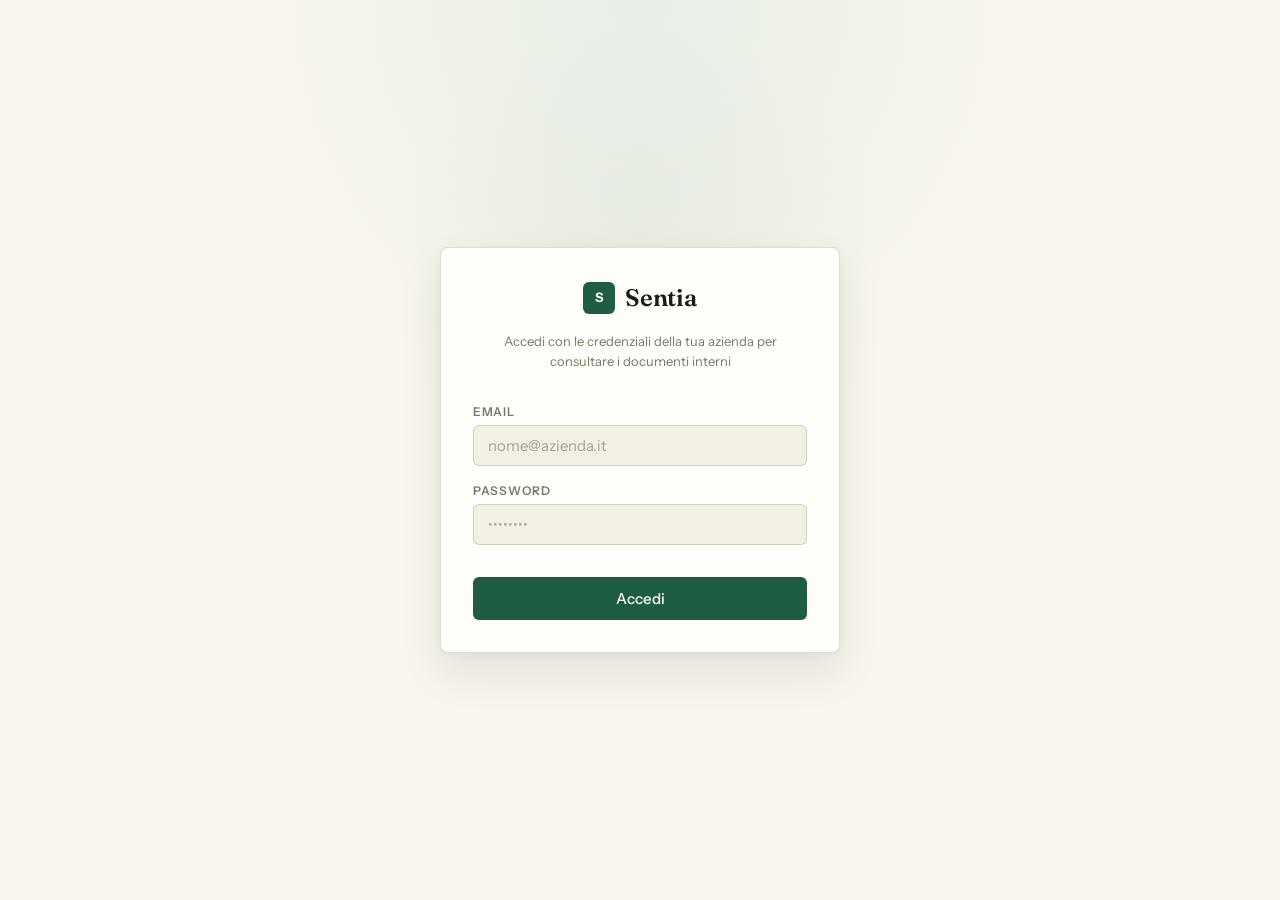
==== frontend/index.html @ b79d31bd "new frontend" ====
<!DOCTYPE html>
<html lang="it">
<head>
    <meta charset="UTF-8">
    <meta name="viewport" content="width=device-width, initial-scale=1.0">
    <meta name="description" content="Sentia — Assistente AI aziendale basato su documenti interni">
    <title>Sentia Assistant</title>
    <link rel="preconnect" href="https://fonts.googleapis.com">
    <link rel="preconnect" href="https://fonts.gstatic.com" crossorigin>
    <link rel="stylesheet" href="style.css">
    <link rel="icon" href="data:image/svg+xml,<svg xmlns='http://www.w3.org/2000/svg' viewBox='0 0 32 32'><rect width='32' height='32' rx='7' fill='%231f5d42'/><text x='16' y='22' font-family='Georgia,serif' font-size='16' font-weight='600' fill='white' text-anchor='middle'>S</text></svg>">
</head>
<body>

    <!-- ===================== LOGIN PAGE ===================== -->
    <div id="login-page" class="login-container">
        <div class="login-card">
            <div class="login-logo">
                <span class="login-logo-icon">S</span>
                <h1>Sentia</h1>
            </div>
            <p class="login-subtitle">Accedi con le credenziali della tua azienda per consultare i documenti interni</p>
            
            <form id="login-form">
                <div class="form-group">
                    <label class="form-label" for="login-email">Email</label>
                    <input class="form-input" type="email" id="login-email" placeholder="nome@azienda.it" required autocomplete="email">
                </div>
                <div class="form-group">
                    <label class="form-label" for="login-password">Password</label>
                    <input class="form-input" type="password" id="login-password" placeholder="••••••••" required autocomplete="current-password">
                </div>
                <button class="btn-primary" type="submit" id="login-btn">
                    Accedi
                </button>
            </form>
            <div id="login-error" class="login-error hidden"></div>
        </div>
    </div>


    <!-- ===================== MAIN APP ===================== -->
    <div id="app-page" class="app-container hidden">
        
        <!-- Mobile Overlay -->
        <div id="mobile-overlay" class="mobile-overlay"></div>
        
        <!-- === Sidebar === -->
        <aside id="sidebar" class="sidebar">
            <div class="sidebar-header">
                <span class="sidebar-logo">S</span>
                <h3 class="sidebar-title"></h3>
            </div>

            <div class="sidebar-new-chat-container">
                <button id="btn-new-chat" class="btn-new-chat" title="Nuova conversazione">
                    <span class="plus-icon">+</span> Nuova Chat
                </button>
            </div>

            <div class="sidebar-content">
                <div class="sidebar-section-title">Conversazioni</div>
                <ul id="chat-list" class="chat-list">
                    <!-- Populated by JS -->
                </ul>
                <div id="chat-empty" class="chat-empty hidden">
                    <p>Nessuna chat recente</p>
                </div>

                <!-- Collapsible Documents Section -->
                <div class="sidebar-section-title collapsible" id="docs-accordion-header">
                    <span>Documenti Aziendali</span>
                    <span class="accordion-icon" data-icon="chevron-down"></span>
                </div>
                <div id="docs-accordion-content" class="docs-accordion-content">
                    <ul id="doc-list" class="doc-list">
                        <!-- Populated by JS -->
                    </ul>
                    <div id="doc-empty" class="doc-empty hidden">
                        <div class="doc-empty-icon" data-icon="folder"></div>
                        <p>Nessun documento caricato</p>
                    </div>

                    <!-- Upload Area -->
                    <div class="sidebar-section-title small">Carica PDF</div>
                    <div id="upload-area" class="upload-area">
                        <div class="upload-area-icon" data-icon="upload"></div>
                        <div class="upload-area-text">Trascina un PDF qui</div>
                        <div class="upload-area-hint">o clicca per sfogliare</div>
                    </div>
                    <input type="file" id="file-input" class="file-input-hidden" accept=".pdf">

                    <div id="upload-progress" class="upload-progress">
                        <div class="progress-bar-container">
                            <div id="progress-bar" class="progress-bar" style="width: 0%"></div>
                        </div>
                        <div id="upload-status" class="upload-status-text">Caricamento...</div>
                    </div>
                </div>
            </div>

            <div class="sidebar-footer">
                <div class="sidebar-user">
                    <div id="user-avatar" class="user-avatar">U</div>
                    <div class="user-info">
                        <div id="user-email" class="user-email">utente@azienda.it</div>
                    </div>
                    <button id="btn-settings" class="btn-settings" title="Impostazioni" aria-label="Impostazioni"><span data-icon="settings"></span></button>
                    <button id="btn-logout" class="btn-logout" title="Logout" aria-label="Logout"><span data-icon="logout"></span> Esci</button>
                </div>
            </div>
        </aside>
        
        <!-- === Main Content Area === -->
        <main class="main-content">
            
            <!-- --- Chat View --- -->
            <div id="chat-view" class="chat-view">
                <div class="chat-header">
                    <button id="mobile-menu-btn" class="mobile-menu-btn" title="Menu" aria-label="Apri menu"><span data-icon="menu"></span></button>
                    <div class="chat-header-info">
                        <h2 id="active-chat-title">Sentia</h2>
                        <p>Basato sui documenti della tua azienda</p>
                    </div>
                    <div class="chat-header-actions">
                        <button id="btn-clear-chat" class="btn-icon" title="Cancella conversazione">
                            <span data-icon="trash"></span> Cancella chat
                        </button>
                    </div>
                </div>

                <div id="chat-messages" class="chat-messages">
                    <!-- Welcome state -->
                    <div id="chat-welcome" class="chat-welcome">
                        <div class="welcome-icon" data-icon="sparkle"></div>
                        <h2 class="welcome-title">Chiedi ai tuoi documenti</h2>
                        <p class="welcome-subtitle">
                            Le risposte arrivano dai file che la tua azienda ha caricato,
                            con la fonte citata riga per riga.
                        </p>
                        <div class="welcome-suggestions">
                            <button class="suggestion-chip" data-query="Quali sono le politiche aziendali principali?">Politiche aziendali</button>
                            <button class="suggestion-chip" data-query="Come funziona la procedura di onboarding?">Procedura onboarding</button>
                            <button class="suggestion-chip" data-query="Quali sono le norme di sicurezza IT?">Sicurezza IT</button>
                            <button class="suggestion-chip" data-query="Riassumi le procedure operative standard">Procedure operative</button>
                        </div>
                    </div>
                </div>

                <div class="chat-input-container">
                    <div class="chat-input-wrapper">
                        <div class="chat-input-box">
                            <textarea
                                id="chat-input"
                                class="chat-input"
                                placeholder="Scrivi la tua domanda..."
                                rows="1"
                            ></textarea>
                            <button id="btn-send" class="btn-send" disabled title="Invia messaggio" aria-label="Invia messaggio"><span data-icon="send"></span></button>
                        </div>
                        <p class="chat-disclaimer">Le risposte si basano sui documenti aziendali caricati</p>
                    </div>
                </div>
            </div>
            
            <!-- --- Settings View --- -->
            <div id="settings-view" class="settings-view hidden">
                <div class="settings-view-header">
                    <h2>Provider</h2>
                    <p>Scegli quale servizio genera le risposte per il tuo account.</p>
                </div>
                
                <div class="settings-view-content">
                    <div class="provider-grid">
                        
                        <!-- OpenAI Card -->
                        <div class="provider-card" id="card-openai">
                            <div class="provider-card-header">
                                <div class="provider-info-header">
                                    <span class="provider-badge-icon">AI</span>
                                    <h3>OpenAI</h3>
                                </div>
                                <span class="provider-status-badge inactive" id="openai-status-badge">Inattivo</span>
                            </div>
                            <div class="provider-card-body">
                                <div class="form-group">
                                    <label class="form-label" for="openai-api-key">API Key</label>
                                    <input class="form-input" type="password" id="openai-api-key" placeholder="sk-...">
                                </div>
                                <div class="form-group">
                                    <label class="form-label" for="openai-base-url">Base URL (opzionale)</label>
                                    <input class="form-input" type="text" id="openai-base-url" placeholder="https://api.openai.com/v1">
                                </div>
                                <div class="form-group">
                                    <label class="form-label" for="openai-model">Modello</label>
                                    <select class="model-select" id="openai-model">
                                        <option value="gpt-5.6-terra" selected>GPT 5.6 Terra</option>
                                        <option value="gpt-5.6-sol">GPT 5.6 Sol</option>
                                        <option value="gpt-5.6-luna">GPT 5.6 Luna</option>
                                    </select>
                                </div>
                                <div class="provider-card-footer">
                                    <button class="btn-save-provider btn-primary" data-provider="openai">Salva e Attiva</button>
                                    <button class="btn-delete-provider btn-secondary hidden" data-provider="openai" id="openai-delete-btn">Elimina</button>
                                </div>
                            </div>
                        </div>
                        
                        <!-- Anthropic Card -->
                        <div class="provider-card" id="card-anthropic">
                            <div class="provider-card-header">
                                <div class="provider-info-header">
                                    <span class="provider-badge-icon">AN</span>
                                    <h3>Anthropic</h3>
                                </div>
                                <span class="provider-status-badge inactive" id="anthropic-status-badge">Inattivo</span>
                            </div>
                            <div class="provider-card-body">
                                <div class="form-group">
                                    <label class="form-label" for="anthropic-api-key">API Key</label>
                                    <input class="form-input" type="password" id="anthropic-api-key" placeholder="sk-ant-...">
                                </div>
                                <div class="form-group">
                                    <label class="form-label" for="anthropic-base-url">Base URL (opzionale)</label>
                                    <input class="form-input" type="text" id="anthropic-base-url" placeholder="https://api.anthropic.com">
                                </div>
                                <div class="form-group">
                                    <label class="form-label" for="anthropic-model">Modello</label>
                                    <select class="model-select" id="anthropic-model">
                                        <option value="claude-3-5-sonnet-latest" selected>Claude 3.5 Sonnet</option>
                                        <option value="claude-3-opus-latest">Claude 3 Opus</option>
                                        <option value="claude-3-5-haiku-latest">Claude 3.5 Haiku</option>
                                    </select>
                                </div>
                                <div class="provider-card-footer">
                                    <button class="btn-save-provider btn-primary" data-provider="anthropic">Salva e Attiva</button>
                                    <button class="btn-delete-provider btn-secondary hidden" data-provider="anthropic" id="anthropic-delete-btn">Elimina</button>
                                </div>
                            </div>
                        </div>

                        <div class="provider-card" id="card-gemini">
                            <div class="provider-card-header">
                                <div class="provider-info-header">
                                    <span class="provider-badge-icon">GM</span>
                                    <h3>Gemini</h3>
                                </div>
                                <span class="provider-status-badge inactive" id="gemini-status-badge">Inattivo</span>
                            </div>
                            <div class="provider-card-body">
                                <div class="form-group">
                                    <label class="form-label" for="gemini-api-key">API Key</label>
                                    <input class="form-input" type="password" id="gemini-api-key" placeholder="sk-ant-...">
                                </div>
                                <div class="form-group">
                                    <label class="form-label" for="gemini-base-url">Base URL (opzionale)</label>
                                    <input class="form-input" type="text" id="gemini-base-url" placeholder="https://api.gemini.com">
                                </div>
                                <div class="form-group">
                                    <label class="form-label" for="gemini-model">Modello</label>
                                    <select class="model-select" id="gemini-model">
                                        <option value="gemini-3.5-flash" selected>Gemini 3.5 Flash</option>
                                        <option value="gemini-3.1-pro-preview">Gemini 3.1 Pro Preview</option>
                                        <option value="gemini-3.1-flash-lite">Gemini 3.1 Flash-Lite</option>
                                    </select>
                                </div>
                                <div class="provider-card-footer">
                                    <button class="btn-save-provider btn-primary" data-provider="gemini">Salva e Attiva</button>
                                    <button class="btn-delete-provider btn-secondary hidden" data-provider="gemini" id="gemini-delete-btn">Elimina</button>
                                </div>
                            </div>
                        </div>

                        
                    </div>
                </div>
            </div>
        </main>
    </div>

    <!-- Toast Container -->
    <div id="toast-container" class="toast-container"></div>

    <!-- Modal Root (rename/delete/logout confirmations) -->
    <div id="modal-root"></div>

    <script src="app.js"></script>
</body>
</html>
---- frontend/style.css ----
/* ============================================================
   SENTIA — Design System
   Grounded knowledge software: warm paper, deep moss, quiet precision.
   ============================================================ */

/* === Fonts ===
   Fraunces: the one characterful face — wordmark + empty-state headline only.
   Instrument Sans: all UI text (body, controls, labels).
   JetBrains Mono: data — relevance scores, page numbers, provider marks. */
@import url('https://fonts.googleapis.com/css2?family=Fraunces:opsz,wght@9..144,500;9..144,600&family=Instrument+Sans:wght@400;500;600;700&family=JetBrains+Mono:wght@400;500&display=swap');

:root {
  /* --- Surfaces (warm, not cool-gray) --- */
  --bg-primary: #fbfaf5;
  --bg-secondary: #f4f1e7;
  --bg-tertiary: #ece7d8;
  --bg-card: #fffefa;
  --bg-glass: rgba(28, 27, 20, 0.015);
  --bg-glass-hover: rgba(28, 27, 20, 0.035);
  --bg-input: #f2efe3;

  /* --- Accent: deep natural moss, used sparingly --- */
  --accent-primary: #1f5d42;
  --accent-primary-light: #2c7350;
  --accent-primary-dark: #123825;
  --accent-primary-hover: #194f38;
  --accent-tint: #e7efe6;

  --login-bg: #f7f5ec;

  /* --- Semantic (warm-tinted, not cool rose/cyan) --- */
  --color-success: #1f5d42;
  --color-success-bg: #e7efe6;
  --color-warning: #8a5a1e;
  --color-warning-bg: #f6eedd;
  --color-error: #a83b32;
  --color-error-bg: #f7e9e6;
  --color-info: #35606f;
  --color-info-bg: #e9f0f1;

  /* --- Ink scale --- */
  --text-primary: #1c1b14;
  --text-secondary: #4a4940;
  --text-tertiary: #79776a;
  --text-muted: #a6a395;

  --border-subtle: rgba(28, 27, 20, 0.07);
  --border-medium: rgba(28, 27, 20, 0.14);
  --border-accent: rgba(31, 93, 66, 0.24);

  --shadow-sm: 0 1px 2px rgba(28, 27, 20, 0.04);
  --shadow-md: 0 4px 16px rgba(28, 27, 20, 0.05), 0 1px 2px rgba(28, 27, 20, 0.03);
  --shadow-lg: 0 20px 44px rgba(28, 27, 20, 0.09), 0 2px 10px rgba(28, 27, 20, 0.04);

  --overlay: rgba(20, 19, 13, 0.42);
  --skeleton-base: rgba(28, 27, 20, 0.07);
  --skeleton-shine: rgba(28, 27, 20, 0.02);

  --space-xs: 4px;
  --space-sm: 8px;
  --space-md: 16px;
  --space-lg: 24px;
  --space-xl: 32px;
  --space-2xl: 48px;

  --radius-sm: 4px;
  --radius-md: 6px;
  --radius-lg: 8px;
  --radius-xl: 12px;
  --radius-full: 9999px;

  --font-family: 'Instrument Sans', -apple-system, BlinkMacSystemFont, 'Segoe UI', sans-serif;
  --font-display: 'Fraunces', Georgia, 'Times New Roman', serif;
  --font-mono: 'JetBrains Mono', ui-monospace, SFMono-Regular, Menlo, Consolas, monospace;

  --font-size-xs: 0.75rem;
  --font-size-sm: 0.8125rem;
  --font-size-base: 0.9375rem;
  --font-size-md: 1rem;
  --font-size-lg: 1.125rem;
  --font-size-xl: 1.375rem;
  --font-size-2xl: 1.75rem;
  --font-size-3xl: 2.25rem;

  --transition-fast: 100ms cubic-bezier(0.2, 0, 0, 1);
  --transition-base: 200ms cubic-bezier(0.2, 0, 0, 1);
  --transition-slow: 350ms cubic-bezier(0.2, 0, 0, 1);

  --sidebar-width: 264px;
}

/* === Reset & Base === */
*, *::before, *::after {
  box-sizing: border-box;
  margin: 0;
  padding: 0;
}

html {
  font-size: 16px;
  -webkit-font-smoothing: antialiased;
  -moz-osx-font-smoothing: grayscale;
}

body {
  font-family: var(--font-family);
  background: var(--bg-primary);
  color: var(--text-primary);
  line-height: 1.5;
  min-height: 100vh;
  overflow: hidden;
}

/* === Motion: off for anyone who asked === */
@media (prefers-reduced-motion: reduce) {
  *, *::before, *::after {
    animation-duration: 0.001ms !important;
    animation-iteration-count: 1 !important;
    transition-duration: 0.001ms !important;
    scroll-behavior: auto !important;
  }
}

/* === Scrollbar === */
::-webkit-scrollbar {
  width: 6px;
  height: 6px;
}

::-webkit-scrollbar-track {
  background: transparent;
}

::-webkit-scrollbar-thumb {
  background: rgba(28, 27, 20, 0.14);
  border-radius: var(--radius-full);
}

::-webkit-scrollbar-thumb:hover {
  background: rgba(28, 27, 20, 0.24);
}

/* === Focus states === */
:focus {
  outline: none;
}

:focus-visible {
  outline: 2px solid var(--accent-primary);
  outline-offset: 2px;
  border-radius: var(--radius-sm);
}

/* === Icon system (inline SVG, replaces emoji) === */
.icon {
  width: 16px;
  height: 16px;
  flex-shrink: 0;
  stroke: currentColor;
  fill: none;
  stroke-width: 1.6;
  stroke-linecap: round;
  stroke-linejoin: round;
  vertical-align: -3px;
}

.icon-sm { width: 13px; height: 13px; }
.icon-lg { width: 22px; height: 22px; }
.icon-xl { width: 34px; height: 34px; stroke-width: 1.3; }

/* Contextual sizing for icons injected via [data-icon] (static markup) */
.accordion-icon .icon { width: 12px; height: 12px; }
.doc-empty-icon .icon { width: 28px; height: 28px; }
.upload-area-icon .icon { width: 22px; height: 22px; }
.btn-logout .icon { width: 13px; height: 13px; }
.chat-header-actions .icon { width: 13px; height: 13px; }
.welcome-icon .icon { width: 40px; height: 40px; stroke-width: 1.3; }
.mobile-menu-btn .icon { width: 20px; height: 20px; }

/* ============================================================
   LOGIN PAGE
   ============================================================ */
.login-container {
  display: flex;
  align-items: center;
  justify-content: center;
  min-height: 100vh;
  background: var(--login-bg);
  position: relative;
  overflow: hidden;
  /* updated by JS on pointermove for the cursor-tracking highlight */
  --spot-x: 50%;
  --spot-y: 30%;
}

/* Soft, static base wash — quiet, not a rainbow of gradients */
.login-container::before {
  content: '';
  position: absolute;
  top: 0;
  left: 50%;
  width: 720px;
  height: 380px;
  transform: translateX(-50%);
  background: radial-gradient(ellipse at top, var(--accent-tint) 0%, transparent 70%);
  pointer-events: none;
}

/* Cursor-tracking highlight — the one ambient signature touch on this page */
.login-container::after {
  content: '';
  position: absolute;
  inset: 0;
  background: radial-gradient(420px circle at var(--spot-x) var(--spot-y), rgba(31, 93, 66, 0.05), transparent 60%);
  pointer-events: none;
  transition: opacity var(--transition-slow);
}

.login-card {
  position: relative;
  z-index: 1; /* sopra il wash ambientale del cursore (::after del container) */
  width: 100%;
  max-width: 400px;
  padding: var(--space-xl);
  background: var(--bg-card);
  border: 1px solid var(--border-medium);
  border-radius: var(--radius-lg);
  box-shadow: var(--shadow-lg);
  animation: cardEntry 0.5s cubic-bezier(0.16, 1, 0.3, 1) forwards;
  opacity: 0;
  transform: translateY(14px);
}

@keyframes cardEntry {
  to { opacity: 1; transform: translateY(0); }
}

.login-logo {
  display: flex;
  align-items: center;
  justify-content: center;
  gap: 10px;
  margin-bottom: var(--space-md);
}

.login-logo-icon {
  width: 32px;
  height: 32px;
  background: var(--accent-primary);
  border-radius: var(--radius-md);
  display: flex;
  align-items: center;
  justify-content: center;
  color: #ffffff;
  font-family: var(--font-family);
  font-weight: 700;
  font-size: var(--font-size-sm);
  letter-spacing: -0.02em;
  flex-shrink: 0;
}

.login-logo h1 {
  font-family: var(--font-display);
  font-size: 1.5rem;
  font-weight: 600;
  color: var(--text-primary);
  letter-spacing: -0.01em;
}

.login-subtitle {
  text-align: center;
  color: var(--text-tertiary);
  font-size: var(--font-size-sm);
  line-height: 1.5;
  margin-bottom: var(--space-xl);
}

.form-group {
  margin-bottom: var(--space-md);
}

.form-label {
  display: block;
  font-size: var(--font-size-xs);
  font-weight: 600;
  color: var(--text-tertiary);
  margin-bottom: var(--space-xs);
  text-transform: uppercase;
  letter-spacing: 0.06em;
}

.form-input {
  width: 100%;
  padding: 10px 14px;
  background: var(--bg-input);
  border: 1px solid var(--border-medium);
  border-radius: var(--radius-md);
  color: var(--text-primary);
  font-family: var(--font-family);
  font-size: var(--font-size-base);
  transition: border-color var(--transition-fast), box-shadow var(--transition-fast);
  outline: none;
}

.form-input:focus {
  border-color: var(--accent-primary);
  box-shadow: 0 0 0 3px var(--accent-tint);
}

.form-input::placeholder {
  color: var(--text-muted);
}

.btn-primary {
  width: 100%;
  padding: 11px;
  background: var(--accent-primary);
  color: #ffffff;
  border: 1px solid transparent;
  border-radius: var(--radius-md);
  font-family: var(--font-family);
  font-size: var(--font-size-base);
  font-weight: 500;
  cursor: pointer;
  transition: background var(--transition-fast), box-shadow var(--transition-fast);
  position: relative;
  margin-top: var(--space-md);
  box-shadow: var(--shadow-sm);
  /* magnetic pull offset, set by JS; harmless no-op if JS never touches it */
  transform: translate(var(--mx, 0), var(--my, 0));
}

.btn-primary:hover {
  background: var(--accent-primary-hover);
}

.btn-primary:disabled {
  opacity: 0.45;
  cursor: not-allowed;
}

.btn-primary .spinner {
  display: inline-block;
  width: 16px;
  height: 16px;
  border: 2px solid rgba(255, 255, 255, 0.25);
  border-top-color: #ffffff;
  border-radius: 50%;
  animation: spin 0.6s linear infinite;
  vertical-align: middle;
  margin-right: var(--space-sm);
}

@keyframes spin {
  to { transform: rotate(360deg); }
}

.model-select {
  appearance: none;
  background: var(--bg-input);
  color: var(--text-primary);
  border: 1px solid var(--border-medium);
  border-radius: var(--radius-md);
  padding: 10px 36px 10px 14px;
  font-size: var(--font-size-sm);
  font-weight: 500;
  cursor: pointer;
  transition: border-color var(--transition-fast);
  outline: none;
  width: 100%;
  background-image: linear-gradient(45deg, transparent 50%, var(--text-tertiary) 50%),
                    linear-gradient(135deg, var(--text-tertiary) 50%, transparent 50%);
  background-position: calc(100% - 16px) 50%, calc(100% - 11px) 50%;
  background-size: 5px 5px;
  background-repeat: no-repeat;
}

.model-select:hover {
  border-color: var(--text-muted);
}

.model-select:focus {
  border-color: var(--accent-primary);
}

.model-select option {
  background: var(--bg-secondary);
  color: var(--text-primary);
}

.login-error {
  background: var(--color-error-bg);
  color: var(--color-error);
  padding: var(--space-sm) var(--space-md);
  border-radius: var(--radius-sm);
  font-size: var(--font-size-sm);
  margin-top: var(--space-md);
  text-align: center;
  border: 1px solid rgba(168, 59, 50, 0.16);
  animation: shake 0.3s ease;
}

@keyframes shake {
  0%, 100% { transform: translateX(0); }
  25% { transform: translateX(-4px); }
  75% { transform: translateX(4px); }
}

/* ============================================================
   MAIN APP LAYOUT
   ============================================================ */
.app-container {
  display: flex;
  height: 100vh;
  overflow: hidden;
  background: var(--bg-primary);
}

/* === Sidebar === */
.sidebar {
  width: var(--sidebar-width);
  min-width: var(--sidebar-width);
  background: var(--bg-secondary);
  border-right: 1px solid var(--border-subtle);
  display: flex;
  flex-direction: column;
  transition: transform var(--transition-base);
  z-index: 100;
}

.sidebar-header {
  padding: var(--space-md) var(--space-lg);
  border-bottom: 1px solid var(--border-subtle);
  display: flex;
  align-items: center;
  gap: var(--space-sm);
  height: 60px;
}

.sidebar-logo {
  width: 26px;
  height: 26px;
  background: var(--accent-primary);
  border-radius: var(--radius-sm);
  display: flex;
  align-items: center;
  justify-content: center;
  font-family: var(--font-family);
  font-weight: 700;
  font-size: 0.8rem;
  color: #ffffff;
  flex-shrink: 0;
}

.sidebar-title {
  font-size: var(--font-size-base);
  font-weight: 600;
  white-space: nowrap;
  overflow: hidden;
  text-overflow: ellipsis;
  letter-spacing: -0.01em;
}

.sidebar-content {
  flex: 1;
  overflow-y: auto;
  padding: var(--space-md);
}

.sidebar-section-title {
  font-size: var(--font-size-xs);
  font-weight: 600;
  text-transform: uppercase;
  letter-spacing: 0.06em;
  color: var(--text-muted);
  padding: var(--space-xs) var(--space-sm);
  margin-top: var(--space-md);
}

.sidebar-section-title:first-child {
  margin-top: 0;
}

/* Document List */
.doc-list {
  list-style: none;
  display: flex;
  flex-direction: column;
  gap: 2px;
}

.doc-item {
  display: flex;
  align-items: center;
  gap: var(--space-sm);
  padding: 6px var(--space-sm);
  border-radius: var(--radius-md);
  transition: background var(--transition-fast);
  animation: fadeIn 0.2s ease;
}

@keyframes fadeIn {
  from { opacity: 0; transform: translateY(-2px); }
  to { opacity: 1; transform: translateY(0); }
}

.doc-item:hover {
  background: var(--bg-glass-hover);
}

.doc-icon {
  display: flex;
  color: var(--text-tertiary);
  flex-shrink: 0;
}

.doc-info {
  flex: 1;
  min-width: 0;
}

.doc-name {
  font-size: var(--font-size-sm);
  font-weight: 500;
  white-space: nowrap;
  overflow: hidden;
  text-overflow: ellipsis;
  color: var(--text-secondary);
}

.doc-meta {
  font-family: var(--font-mono);
  font-size: 11px;
  color: var(--text-muted);
}

.doc-status {
  display: inline-flex;
  align-items: center;
  gap: 4px;
  font-family: var(--font-family);
  font-size: 10px;
  padding: 1px 6px;
  border-radius: var(--radius-full);
  font-weight: 600;
  text-transform: uppercase;
  letter-spacing: 0.02em;
}

.doc-status.ready {
  background: var(--color-success-bg);
  color: var(--color-success);
}

.doc-status.processing {
  background: var(--color-warning-bg);
  color: var(--color-warning);
}

.doc-status.error {
  background: var(--color-error-bg);
  color: var(--color-error);
}

.doc-delete-btn {
  display: inline-flex;
  align-items: center;
  justify-content: center;
  background: none;
  border: none;
  color: var(--text-muted);
  cursor: pointer;
  padding: var(--space-xs);
  border-radius: var(--radius-sm);
  transition: all var(--transition-fast);
  opacity: 0;
}

.doc-item:hover .doc-delete-btn {
  opacity: 1;
}

.doc-delete-btn:hover {
  color: var(--color-error);
  background: var(--color-error-bg);
}

.doc-empty {
  text-align: center;
  padding: var(--space-lg) var(--space-md);
  color: var(--text-muted);
  font-size: var(--font-size-sm);
}

.doc-empty-icon {
  display: flex;
  justify-content: center;
  margin-bottom: var(--space-sm);
  color: var(--text-muted);
  opacity: 0.5;
}

/* Upload Area */
.upload-area {
  margin-top: var(--space-md);
  padding: var(--space-md);
  border: 1px dashed var(--border-medium);
  border-radius: var(--radius-md);
  text-align: center;
  cursor: pointer;
  transition: border-color var(--transition-base), background var(--transition-base), transform var(--transition-fast);
  background: transparent;
}

.upload-area:hover {
  border-color: var(--text-muted);
}

.upload-area.drag-over {
  border-color: var(--accent-primary);
  background: var(--accent-tint);
  transform: scale(1.015);
}

.upload-area-icon {
  display: flex;
  justify-content: center;
  margin-bottom: var(--space-xs);
  color: var(--text-tertiary);
}

.upload-area-text {
  font-size: var(--font-size-sm);
  color: var(--text-secondary);
  font-weight: 500;
}

.upload-area-hint {
  font-size: var(--font-size-xs);
  color: var(--text-muted);
  margin-top: 2px;
}

.upload-progress {
  margin-top: var(--space-sm);
  display: none;
}

.upload-progress.active {
  display: block;
}

.progress-bar-container {
  width: 100%;
  height: 3px;
  background: var(--bg-tertiary);
  border-radius: var(--radius-full);
  overflow: hidden;
}

.progress-bar {
  height: 100%;
  background: var(--accent-primary);
  border-radius: var(--radius-full);
  transition: width var(--transition-slow) cubic-bezier(0.16, 1, 0.3, 1);
}

.upload-status-text {
  font-size: var(--font-size-xs);
  color: var(--text-muted);
  margin-top: var(--space-xs);
  text-align: center;
}

/* Sidebar Footer */
.sidebar-footer {
  padding: var(--space-sm) var(--space-md);
  border-top: 1px solid var(--border-subtle);
  background: var(--bg-glass-hover);
}

.sidebar-user {
  display: flex;
  align-items: center;
  gap: var(--space-sm);
  padding: var(--space-xs) 0;
}

.user-avatar {
  width: 28px;
  height: 28px;
  background: var(--accent-primary);
  border-radius: var(--radius-full);
  display: flex;
  align-items: center;
  justify-content: center;
  font-size: var(--font-size-xs);
  font-weight: 600;
  color: #ffffff;
  flex-shrink: 0;
}

.user-info {
  flex: 1;
  min-width: 0;
}

.user-email {
  font-size: var(--font-size-sm);
  font-weight: 500;
  white-space: nowrap;
  overflow: hidden;
  text-overflow: ellipsis;
  color: var(--text-secondary);
}

.btn-logout {
  display: inline-flex;
  align-items: center;
  gap: 5px;
  background: none;
  border: none;
  color: var(--text-muted);
  cursor: pointer;
  padding: var(--space-xs) var(--space-sm);
  border-radius: var(--radius-sm);
  font-size: var(--font-size-xs);
  font-family: var(--font-family);
  font-weight: 500;
  transition: all var(--transition-fast);
}

.btn-logout:hover {
  color: var(--color-error);
  background: var(--color-error-bg);
}

/* === Main Chat Area === */
.main-content {
  flex: 1;
  display: flex;
  flex-direction: column;
  min-width: 0;
  background: var(--bg-primary);
}

/* Chat Header */
.chat-header {
  padding: 0 var(--space-lg);
  border-bottom: 1px solid var(--border-subtle);
  display: flex;
  align-items: center;
  gap: var(--space-md);
  background: var(--bg-secondary);
  height: 60px;
  flex-shrink: 0;
}

.mobile-menu-btn {
  display: none;
  background: none;
  border: none;
  color: var(--text-secondary);
  cursor: pointer;
  padding: var(--space-xs);
}

.chat-header-info {
  min-width: 0;
}

.chat-header-info h2 {
  font-size: var(--font-size-base);
  font-weight: 600;
  letter-spacing: -0.01em;
  white-space: nowrap;
  overflow: hidden;
  text-overflow: ellipsis;
}

.chat-header-info p {
  font-size: var(--font-size-xs);
  color: var(--text-muted);
}

.chat-header-actions {
  margin-left: auto;
  display: flex;
  gap: var(--space-sm);
  flex-shrink: 0;
}

.btn-icon {
  background: transparent;
  border: 1px solid var(--border-medium);
  color: var(--text-secondary);
  cursor: pointer;
  padding: var(--space-sm) var(--space-md);
  border-radius: var(--radius-md);
  font-family: var(--font-family);
  transition: all var(--transition-fast);
  display: flex;
  align-items: center;
  gap: var(--space-xs);
  font-size: var(--font-size-xs);
  font-weight: 500;
}

.btn-icon:hover {
  border-color: var(--text-muted);
  color: var(--text-primary);
  background: var(--bg-glass-hover);
}

/* Chat Messages */
.chat-messages {
  flex: 1;
  overflow-y: auto;
  padding: var(--space-xl) var(--space-lg);
  display: flex;
  flex-direction: column;
  gap: var(--space-lg);
}

/* Welcome State */
.chat-welcome {
  flex: 1;
  display: flex;
  flex-direction: column;
  align-items: center;
  justify-content: center;
  text-align: center;
  padding: var(--space-2xl) var(--space-xl);
  animation: fadeIn 0.5s ease;
}

.welcome-icon {
  display: flex;
  justify-content: center;
  margin-bottom: var(--space-md);
  color: var(--accent-primary);
}

.welcome-title {
  font-family: var(--font-display);
  font-size: var(--font-size-3xl);
  font-weight: 600;
  margin-bottom: var(--space-sm);
  color: var(--text-primary);
  letter-spacing: -0.01em;
}

.welcome-subtitle {
  font-size: var(--font-size-base);
  color: var(--text-tertiary);
  line-height: 1.55;
  max-width: 440px;
  margin-bottom: var(--space-xl);
}

.welcome-suggestions {
  display: flex;
  flex-wrap: wrap;
  gap: var(--space-sm);
  justify-content: center;
  max-width: 560px;
}

.suggestion-chip {
  padding: 8px 14px;
  background: var(--bg-card);
  border: 1px solid var(--border-medium);
  border-radius: var(--radius-md);
  color: var(--text-secondary);
  font-size: var(--font-size-sm);
  cursor: pointer;
  transition: border-color var(--transition-fast), color var(--transition-fast), transform var(--transition-fast);
  font-family: var(--font-family);
}

.suggestion-chip:hover {
  border-color: var(--accent-primary);
  color: var(--text-primary);
  transform: translateY(-1px);
}

/* Message Bubbles */
.message {
  display: flex;
  gap: var(--space-md);
  max-width: 720px;
  width: 100%;
  margin: 0 auto;
  animation: messageIn 0.3s cubic-bezier(0.16, 1, 0.3, 1) forwards;
}

@keyframes messageIn {
  from { opacity: 0; transform: translateY(8px); }
  to { opacity: 1; transform: translateY(0); }
}

.message-avatar {
  width: 28px;
  height: 28px;
  border-radius: var(--radius-md);
  display: flex;
  align-items: center;
  justify-content: center;
  color: #ffffff;
  flex-shrink: 0;
}

.message.user .message-avatar {
  background: var(--accent-primary);
}

.message.assistant .message-avatar {
  background: var(--bg-card);
  border: 1px solid var(--border-medium);
  color: var(--accent-primary);
}

.message-body {
  flex: 1;
  min-width: 0;
}

.message-sender {
  font-size: var(--font-size-xs);
  font-weight: 600;
  color: var(--text-muted);
  margin-bottom: var(--space-xs);
  text-transform: uppercase;
  letter-spacing: 0.06em;
}

.message-content {
  font-size: var(--font-size-base);
  line-height: 1.65;
  color: var(--text-primary);
}

.message-content p {
  margin-bottom: var(--space-sm);
}

.message-content p:last-child {
  margin-bottom: 0;
}

.message-content ul, .message-content ol {
  margin: var(--space-sm) 0;
  padding-left: var(--space-xl);
}

.message-content li {
  margin-bottom: var(--space-xs);
}

.message-content strong {
  color: var(--text-primary);
  font-weight: 600;
}

.message-content code {
  font-family: var(--font-mono);
  background: var(--bg-tertiary);
  padding: 2px 6px;
  border-radius: var(--radius-sm);
  font-size: 0.85em;
  color: var(--text-secondary);
  border: 1px solid var(--border-subtle);
}

/* Typing Indicator */
.typing-indicator {
  display: flex;
  gap: 4px;
  padding: var(--space-sm) 0;
  align-items: center;
}

.typing-indicator span {
  width: 5px;
  height: 5px;
  background: var(--text-muted);
  border-radius: 50%;
  animation: typingDot 1.2s ease-in-out infinite;
}

.typing-indicator span:nth-child(2) {
  animation-delay: 0.15s;
}

.typing-indicator span:nth-child(3) {
  animation-delay: 0.3s;
}

@keyframes typingDot {
  0%, 60%, 100% { transform: translateY(0); opacity: 0.4; }
  30% { transform: translateY(-4px); opacity: 1; }
}

/* ============================================================
   SOURCES PANEL — "grounding thread"
   The signature moment: citations arrive with a thin moss line that
   draws itself down the left edge as each source fades in, staggered.
   ============================================================ */
.sources-panel {
  position: relative;
  margin-top: var(--space-md);
  border: 1px solid var(--border-subtle);
  border-radius: var(--radius-md);
  overflow: hidden;
  background: var(--bg-glass-hover);
}

.sources-toggle {
  width: 100%;
  padding: var(--space-sm) var(--space-md);
  background: transparent;
  border: none;
  color: var(--text-tertiary);
  font-family: var(--font-family);
  font-size: var(--font-size-sm);
  font-weight: 500;
  cursor: pointer;
  display: flex;
  align-items: center;
  gap: var(--space-sm);
  transition: all var(--transition-fast);
}

.sources-toggle:hover {
  color: var(--text-primary);
  background: var(--bg-glass-hover);
}

.sources-toggle .chevron {
  display: inline-flex;
  transition: transform var(--transition-fast);
  color: var(--text-muted);
}

.sources-toggle.expanded .chevron {
  transform: rotate(180deg);
}

.sources-list {
  display: none;
  position: relative;
  padding: 0 var(--space-md) var(--space-md) calc(var(--space-md) + 10px);
}

.sources-list.visible {
  display: block;
}

/* the thread itself: a hairline that grows top-to-bottom on reveal */
.sources-list.visible::before {
  content: '';
  position: absolute;
  left: var(--space-md);
  top: 2px;
  bottom: 10px;
  width: 1.5px;
  background: var(--accent-primary);
  opacity: 0.35;
  transform-origin: top;
  animation: threadGrow 0.5s cubic-bezier(0.16, 1, 0.3, 1) forwards;
}

@keyframes threadGrow {
  from { transform: scaleY(0); }
  to { transform: scaleY(1); }
}

.source-item {
  padding: var(--space-sm);
  background: var(--bg-card);
  border-radius: var(--radius-md);
  margin-top: var(--space-sm);
  border: 1px solid var(--border-subtle);
  opacity: 0;
  animation: sourceIn 0.35s cubic-bezier(0.16, 1, 0.3, 1) forwards;
  animation-delay: calc(var(--i, 0) * 70ms + 80ms);
}

@keyframes sourceIn {
  from { opacity: 0; transform: translateX(-4px); }
  to { opacity: 1; transform: translateX(0); }
}

.source-filename {
  display: flex;
  align-items: center;
  gap: 6px;
  font-size: var(--font-size-sm);
  font-weight: 600;
  color: var(--text-secondary);
  margin-bottom: 2px;
}

.source-filename .icon {
  color: var(--text-muted);
}

.source-page {
  font-family: var(--font-mono);
  font-size: 11px;
  color: var(--text-muted);
  margin-bottom: var(--space-xs);
}

.source-preview {
  font-size: var(--font-size-xs);
  color: var(--text-tertiary);
  line-height: 1.5;
}

.source-score {
  display: inline-block;
  font-family: var(--font-mono);
  font-size: 10px;
  color: var(--color-success);
  background: var(--color-success-bg);
  padding: 1px 6px;
  border-radius: var(--radius-full);
  margin-left: var(--space-sm);
  font-weight: 500;
}

/* === Chat Input === */
.chat-input-container {
  padding: var(--space-md) var(--space-lg) var(--space-lg);
  background: var(--bg-primary);
  flex-shrink: 0;
}

.chat-input-wrapper {
  max-width: 720px;
  margin: 0 auto;
  position: relative;
}

.chat-input-box {
  display: flex;
  align-items: flex-end;
  background: var(--bg-secondary);
  border: 1px solid var(--border-medium);
  border-radius: var(--radius-lg);
  padding: var(--space-xs) var(--space-sm);
  transition: border-color var(--transition-fast), box-shadow var(--transition-fast);
}

.chat-input-box:focus-within {
  border-color: var(--accent-primary);
  box-shadow: 0 0 0 3px var(--accent-tint);
}

.chat-input {
  flex: 1;
  background: none;
  border: none;
  color: var(--text-primary);
  font-family: var(--font-family);
  font-size: var(--font-size-base);
  padding: var(--space-sm);
  outline: none;
  resize: none;
  max-height: 120px;
  line-height: 1.5;
}

.chat-input::placeholder {
  color: var(--text-muted);
}

.btn-send {
  width: 32px;
  height: 32px;
  background: var(--accent-primary);
  border: none;
  border-radius: var(--radius-md);
  color: #ffffff;
  cursor: pointer;
  display: flex;
  align-items: center;
  justify-content: center;
  transition: background var(--transition-fast);
  flex-shrink: 0;
  margin-bottom: 4px;
  transform: translate(var(--mx, 0), var(--my, 0));
}

.btn-send:hover:not(:disabled) {
  background: var(--accent-primary-light);
}

.btn-send:disabled {
  opacity: 0.3;
  cursor: not-allowed;
}

.btn-secondary {
  background: var(--bg-tertiary);
  color: var(--text-secondary);
  border: 1px solid var(--border-medium);
}

.btn-secondary:hover {
  background: var(--bg-glass-hover);
  border-color: var(--text-muted);
}

.btn-delete-provider {
  padding: 10px 16px;
  border-radius: var(--radius-md);
  font-size: var(--font-size-sm);
  font-weight: 500;
  cursor: pointer;
  transition: all var(--transition-fast);
  border: 1px solid rgba(168, 59, 50, 0.22);
  background: transparent;
  color: var(--color-error);
}

.btn-delete-provider:hover {
  background: var(--color-error-bg);
}

.chat-disclaimer {
  text-align: center;
  font-size: var(--font-size-xs);
  color: var(--text-muted);
  margin-top: var(--space-sm);
}

/* === Toast Notifications === */
.toast-container {
  position: fixed;
  top: var(--space-lg);
  right: var(--space-lg);
  z-index: 1000;
  display: flex;
  flex-direction: column;
  gap: var(--space-sm);
}

.toast {
  padding: var(--space-sm) var(--space-md);
  border-radius: var(--radius-md);
  font-size: var(--font-size-sm);
  font-weight: 500;
  box-shadow: var(--shadow-md);
  animation: toastIn 0.25s cubic-bezier(0.16, 1, 0.3, 1) forwards, toastOut 0.2s cubic-bezier(0.2, 0, 0, 1) 3.8s forwards;
  max-width: 340px;
  border: 1px solid var(--border-medium);
  background: var(--bg-card);
  color: var(--text-secondary);
}

@keyframes toastIn {
  from { opacity: 0; transform: translateY(-8px); }
  to { opacity: 1; transform: translateY(0); }
}

@keyframes toastOut {
  from { opacity: 1; transform: translateY(0); }
  to { opacity: 0; transform: translateY(-8px); }
}

.toast.success { border-left: 3px solid var(--color-success); color: var(--color-success); }
.toast.error { border-left: 3px solid var(--color-error); color: var(--color-error); }
.toast.info { border-left: 3px solid var(--color-info); color: var(--color-info); }
.toast.warning { border-left: 3px solid var(--color-warning); color: var(--color-warning); }

/* ============================================================
   NEW CHAT & CHAT HISTORY SIDEBAR STYLING
   ============================================================ */
.sidebar-new-chat-container {
  padding: 0 var(--space-sm) var(--space-sm);
}

.btn-new-chat {
  width: 100%;
  padding: var(--space-sm) var(--space-md);
  background: var(--bg-card);
  color: var(--text-primary);
  border: 1px solid var(--border-medium);
  border-radius: var(--radius-md);
  font-family: var(--font-family);
  font-size: var(--font-size-sm);
  font-weight: 500;
  cursor: pointer;
  display: flex;
  align-items: center;
  justify-content: center;
  gap: var(--space-xs);
  transition: all var(--transition-fast);
}

.btn-new-chat:hover {
  border-color: var(--accent-primary);
  color: var(--accent-primary);
}

.plus-icon {
  font-size: 1rem;
  line-height: 1;
}

/* Chat list in sidebar */
.chat-list {
  list-style: none;
  display: flex;
  flex-direction: column;
  gap: 2px;
  max-height: 240px;
  overflow-y: auto;
  padding: 0 var(--space-xs) var(--space-sm);
}

.chat-item {
  display: flex;
  align-items: center;
  padding: 6px var(--space-sm);
  border-radius: var(--radius-md);
  background: transparent;
  cursor: pointer;
  transition: background var(--transition-fast);
  position: relative;
}

.chat-item:hover {
  background: var(--bg-glass-hover);
}

.chat-item.active {
  background: var(--bg-card);
  box-shadow: inset 2px 0 0 var(--accent-primary);
}

.chat-item-icon {
  display: flex;
  margin-right: var(--space-sm);
  color: var(--text-muted);
}

.chat-item.active .chat-item-icon {
  color: var(--accent-primary);
}

.chat-title {
  font-size: var(--font-size-sm);
  color: var(--text-secondary);
  white-space: nowrap;
  overflow: hidden;
  text-overflow: ellipsis;
  flex-grow: 1;
  max-width: 160px;
}

.chat-item.active .chat-title {
  color: var(--text-primary);
  font-weight: 500;
}

/* Chat actions */
.chat-item-actions {
  display: flex;
  gap: 2px;
  opacity: 0;
  transition: opacity var(--transition-fast);
}

.chat-item:hover .chat-item-actions {
  opacity: 1;
}

.chat-item-btn {
  display: inline-flex;
  align-items: center;
  justify-content: center;
  background: transparent;
  border: none;
  cursor: pointer;
  padding: 4px;
  border-radius: var(--radius-sm);
  color: var(--text-muted);
  transition: all var(--transition-fast);
}

.chat-item-btn:hover {
  color: var(--text-primary);
  background: var(--bg-glass-hover);
}

.chat-empty {
  padding: var(--space-md);
  text-align: center;
  color: var(--text-muted);
  font-size: var(--font-size-xs);
}

/* Collapsible documents section */
.sidebar-section-title.collapsible {
  cursor: pointer;
  display: flex;
  justify-content: space-between;
  align-items: center;
  transition: all var(--transition-fast);
  padding: var(--space-xs) var(--space-sm);
  border-radius: var(--radius-sm);
}

.sidebar-section-title.collapsible:hover {
  background: var(--bg-glass-hover);
  color: var(--text-secondary);
}

.accordion-icon {
  display: inline-flex;
  transition: transform var(--transition-base);
  color: var(--text-muted);
}

.sidebar-section-title.collapsible.active .accordion-icon {
  transform: rotate(-180deg);
}

.docs-accordion-content {
  display: none;
  flex-direction: column;
}

.docs-accordion-content.open {
  display: flex;
}

.sidebar-section-title.small {
  font-size: 10px;
  letter-spacing: 0.06em;
  text-transform: uppercase;
  color: var(--text-muted);
  margin-top: var(--space-md);
  margin-bottom: var(--space-xs);
}

/* Settings icon in sidebar footer */
.btn-settings {
  background: transparent;
  border: none;
  color: var(--text-muted);
  cursor: pointer;
  padding: var(--space-xs);
  border-radius: var(--radius-sm);
  transition: color var(--transition-fast);
  display: flex;
  align-items: center;
  justify-content: center;
  margin-left: auto;
  margin-right: var(--space-xs);
}

.btn-settings:hover {
  color: var(--text-primary);
}

/* ============================================================
   VIEWS AND SETTINGS SCREEN STYLING
   ============================================================ */
.chat-view {
  display: flex;
  flex-direction: column;
  height: 100%;
  width: 100%;
}

.settings-view {
  display: flex;
  flex-direction: column;
  height: 100%;
  width: 100%;
  padding: var(--space-xl) var(--space-lg);
  overflow-y: auto;
}

.settings-view-header {
  margin-bottom: var(--space-xl);
  border-bottom: 1px solid var(--border-subtle);
  padding-bottom: var(--space-md);
  max-width: 1000px;
}

.settings-view-header h2 {
  font-size: var(--font-size-xl);
  font-weight: 600;
  color: var(--text-primary);
  margin-bottom: var(--space-xs);
  letter-spacing: -0.01em;
}

.settings-view-header p {
  font-size: var(--font-size-sm);
  color: var(--text-tertiary);
}

.settings-view-content {
  max-width: 1000px;
  width: 100%;
}

.provider-grid {
  display: grid;
  grid-template-columns: repeat(auto-fit, minmax(300px, 1fr));
  gap: var(--space-md);
}

.provider-card {
  background: var(--bg-card);
  border: 1px solid var(--border-medium);
  border-radius: var(--radius-lg);
  padding: var(--space-lg);
  display: flex;
  flex-direction: column;
  transition: border-color var(--transition-base), background var(--transition-base);
}

.provider-card:hover {
  border-color: var(--text-muted);
}

.provider-card.active {
  border-color: var(--accent-primary);
  background: var(--accent-tint);
}

.provider-card-header {
  display: flex;
  justify-content: space-between;
  align-items: center;
  margin-bottom: var(--space-md);
  padding-bottom: var(--space-sm);
  border-bottom: 1px solid var(--border-subtle);
}

.provider-info-header {
  display: flex;
  align-items: center;
  gap: var(--space-sm);
}

.provider-badge-icon {
  display: flex;
  align-items: center;
  justify-content: center;
  width: 28px;
  height: 28px;
  border-radius: var(--radius-sm);
  background: var(--bg-tertiary);
  color: var(--text-secondary);
  font-family: var(--font-mono);
  font-size: 11px;
  font-weight: 500;
  letter-spacing: 0.02em;
}

.provider-card-header h3 {
  font-size: var(--font-size-base);
  font-weight: 600;
  color: var(--text-primary);
}

.provider-status-badge {
  font-size: 10px;
  padding: 1px 6px;
  border-radius: var(--radius-full);
  font-weight: 600;
  text-transform: uppercase;
  letter-spacing: 0.02em;
}

.provider-status-badge.active {
  background: var(--color-success-bg);
  color: var(--color-success);
}

.provider-status-badge.inactive {
  background: var(--bg-tertiary);
  color: var(--text-muted);
}

.provider-card-body {
  display: flex;
  flex-direction: column;
  gap: var(--space-md);
  flex-grow: 1;
}

.provider-card-footer {
  margin-top: var(--space-lg);
  display: flex;
  gap: var(--space-sm);
}

.provider-card-footer button {
  flex: 1;
  padding: 9px;
  font-size: var(--font-size-sm);
  border-radius: var(--radius-md);
  cursor: pointer;
  font-weight: 500;
  transition: all var(--transition-fast);
}

/* ============================================================
   SKELETON LOADERS
   ============================================================ */
.skeleton-row {
  display: flex;
  align-items: center;
  gap: var(--space-sm);
  padding: 7px var(--space-sm);
}

.skeleton-block {
  height: 12px;
  border-radius: var(--radius-sm);
  background: linear-gradient(90deg, var(--skeleton-base) 25%, var(--skeleton-shine) 37%, var(--skeleton-base) 63%);
  background-size: 400% 100%;
  animation: skeletonShimmer 1.6s ease-in-out infinite;
}

.skeleton-row .skeleton-block { flex: 1; }

@keyframes skeletonShimmer {
  0% { background-position: 100% 0; }
  100% { background-position: -100% 0; }
}

/* ============================================================
   MODAL (sostituisce alert/prompt/confirm nativi del browser)
   ============================================================ */
.modal-overlay {
  position: fixed;
  inset: 0;
  background: var(--overlay);
  display: flex;
  align-items: center;
  justify-content: center;
  z-index: 2000;
  padding: var(--space-lg);
  animation: overlayIn 0.15s ease forwards;
}

@keyframes overlayIn {
  from { opacity: 0; }
  to { opacity: 1; }
}

.modal-card {
  width: 100%;
  max-width: 400px;
  background: var(--bg-card);
  border: 1px solid var(--border-medium);
  border-radius: var(--radius-lg);
  box-shadow: var(--shadow-lg);
  animation: modalIn 0.2s cubic-bezier(0.16, 1, 0.3, 1) forwards;
  opacity: 0;
  transform: translateY(8px) scale(0.98);
}

@keyframes modalIn {
  to { opacity: 1; transform: translateY(0) scale(1); }
}

.modal-header {
  padding: var(--space-lg) var(--space-lg) var(--space-sm);
}

.modal-header h3 {
  font-size: var(--font-size-md);
  font-weight: 600;
  color: var(--text-primary);
  letter-spacing: -0.01em;
}

.modal-body {
  padding: 0 var(--space-lg) var(--space-lg);
  color: var(--text-tertiary);
  font-size: var(--font-size-sm);
  line-height: 1.5;
}

.modal-body .form-input {
  margin-top: var(--space-sm);
}

.modal-footer {
  padding: var(--space-md) var(--space-lg);
  border-top: 1px solid var(--border-subtle);
  display: flex;
  justify-content: flex-end;
  gap: var(--space-sm);
}

.modal-footer button {
  padding: 8px 16px;
  border-radius: var(--radius-md);
  font-size: var(--font-size-sm);
  font-weight: 500;
  cursor: pointer;
  font-family: var(--font-family);
  transition: all var(--transition-fast);
}

.btn-danger {
  background: var(--color-error);
  color: #ffffff;
  border: 1px solid transparent;
}

.btn-danger:hover {
  background: #8f3128;
}

/* === Hidden Utilities === */
.hidden {
  display: none !important;
}

.file-input-hidden {
  display: none !important;
}

/* === Responsive === */
@media (max-width: 768px) {
  .sidebar {
    position: fixed;
    left: 0;
    top: 0;
    bottom: 0;
    transform: translateX(-100%);
    box-shadow: var(--shadow-lg);
  }

  .sidebar.open {
    transform: translateX(0);
  }

  .mobile-menu-btn {
    display: inline-flex;
    align-items: center;
  }

  .mobile-overlay {
    display: none;
    position: fixed;
    inset: 0;
    background: var(--overlay);
    z-index: 99;
  }

  .mobile-overlay.active {
    display: block;
  }

  .chat-messages {
    padding: var(--space-md);
  }

  .chat-input-container {
    padding: var(--space-sm) var(--space-md) var(--space-md);
  }

  .welcome-suggestions {
    flex-direction: column;
    align-items: center;
    width: 100%;
  }

  .suggestion-chip {
    width: 100%;
    text-align: center;
  }
}
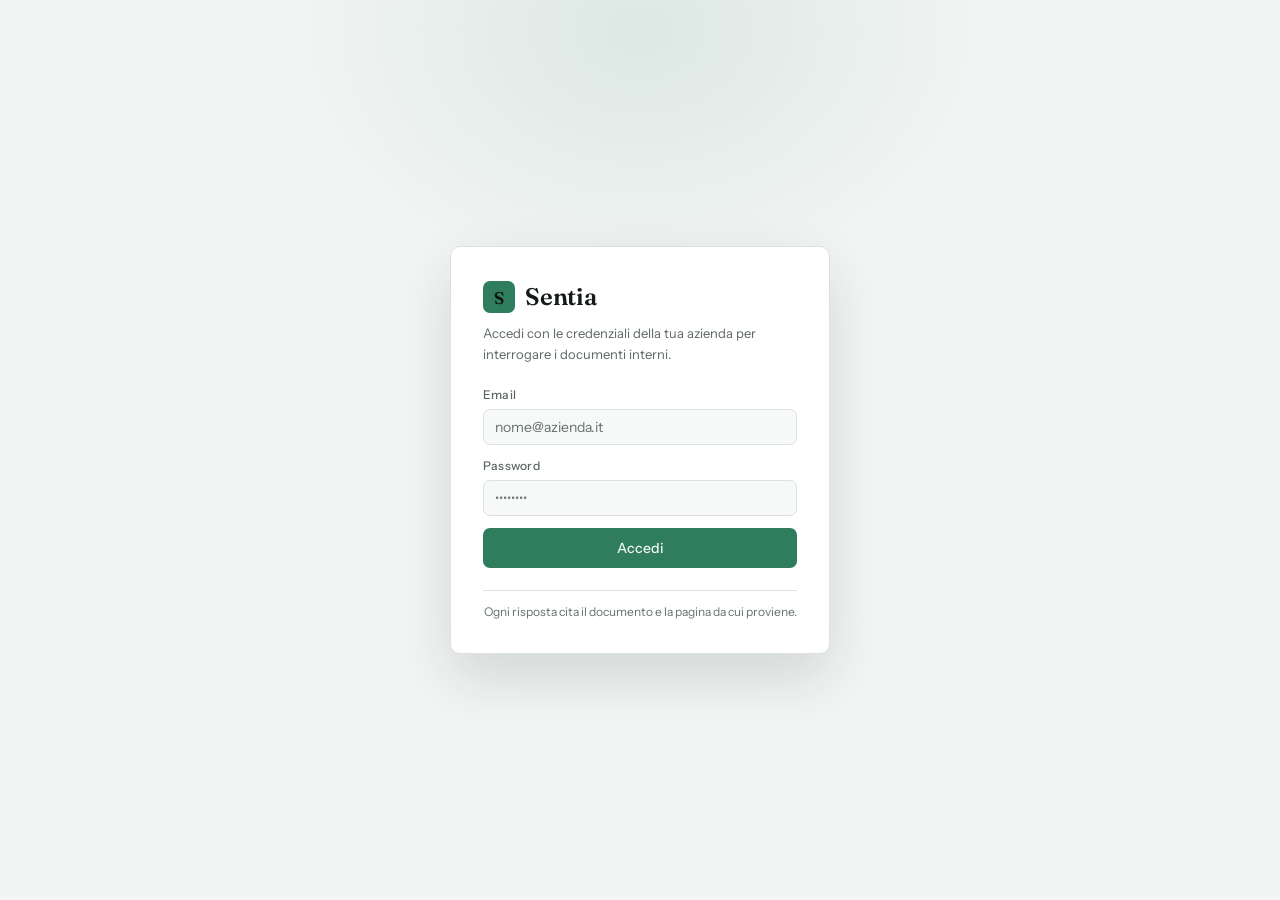
==== commit 0403ac5b: "New storage provider for docs and new frontend design version 2.0 official release" ====
--- a/frontend/index.html
+++ b/frontend/index.html
@@ -4,23 +4,33 @@
     <meta charset="UTF-8">
     <meta name="viewport" content="width=device-width, initial-scale=1.0">
     <meta name="description" content="Sentia — Assistente AI aziendale basato su documenti interni">
-    <title>Sentia Assistant</title>
+    <meta name="theme-color" content="#0f1211">
+    <title>Sentia</title>
     <link rel="preconnect" href="https://fonts.googleapis.com">
     <link rel="preconnect" href="https://fonts.gstatic.com" crossorigin>
     <link rel="stylesheet" href="style.css">
-    <link rel="icon" href="data:image/svg+xml,<svg xmlns='http://www.w3.org/2000/svg' viewBox='0 0 32 32'><rect width='32' height='32' rx='7' fill='%231f5d42'/><text x='16' y='22' font-family='Georgia,serif' font-size='16' font-weight='600' fill='white' text-anchor='middle'>S</text></svg>">
+    <link rel="icon" href="data:image/svg+xml,<svg xmlns='http://www.w3.org/2000/svg' viewBox='0 0 32 32'><rect width='32' height='32' rx='7' fill='%232f7d5d'/><text x='16' y='22' font-family='Georgia,serif' font-size='16' font-weight='600' fill='%230f1211' text-anchor='middle'>S</text></svg>">
+    <script>
+        // Applica il tema prima del primo paint: farlo da app.js
+        // mostrerebbe un lampo di scuro a chi ha scelto il chiaro.
+        (function () {
+            var saved = localStorage.getItem('rag_theme');
+            var theme = saved || (window.matchMedia('(prefers-color-scheme: light)').matches ? 'light' : 'dark');
+            document.documentElement.setAttribute('data-theme', theme);
+        })();
+    </script>
 </head>
 <body>
 
-    <!-- ===================== LOGIN PAGE ===================== -->
+    <!-- ===================== LOGIN ===================== -->
     <div id="login-page" class="login-container">
         <div class="login-card">
             <div class="login-logo">
                 <span class="login-logo-icon">S</span>
                 <h1>Sentia</h1>
             </div>
-            <p class="login-subtitle">Accedi con le credenziali della tua azienda per consultare i documenti interni</p>
-            
+            <p class="login-subtitle">Accedi con le credenziali della tua azienda per interrogare i documenti interni.</p>
+
             <form id="login-form">
                 <div class="form-group">
                     <label class="form-label" for="login-email">Email</label>
@@ -30,71 +40,85 @@
                     <label class="form-label" for="login-password">Password</label>
                     <input class="form-input" type="password" id="login-password" placeholder="••••••••" required autocomplete="current-password">
                 </div>
-                <button class="btn-primary" type="submit" id="login-btn">
-                    Accedi
-                </button>
+                <button class="btn-primary btn-block" type="submit" id="login-btn">Accedi</button>
             </form>
-            <div id="login-error" class="login-error hidden"></div>
+            <div id="login-error" class="login-error hidden" role="alert"></div>
+
+            <p class="login-foot">Ogni risposta cita il documento e la pagina da cui proviene.</p>
         </div>
     </div>
 
 
-    <!-- ===================== MAIN APP ===================== -->
+    <!-- ===================== APP ===================== -->
     <div id="app-page" class="app-container hidden">
-        
-        <!-- Mobile Overlay -->
+
         <div id="mobile-overlay" class="mobile-overlay"></div>
-        
-        <!-- === Sidebar === -->
+
+        <!-- ============ SIDEBAR ============ -->
         <aside id="sidebar" class="sidebar">
             <div class="sidebar-header">
                 <span class="sidebar-logo">S</span>
-                <h3 class="sidebar-title"></h3>
-            </div>
-
-            <div class="sidebar-new-chat-container">
-                <button id="btn-new-chat" class="btn-new-chat" title="Nuova conversazione">
-                    <span class="plus-icon">+</span> Nuova Chat
+                <div class="sidebar-brand">
+                    <h3 class="sidebar-title">Sentia</h3>
+                    <span class="sidebar-tenant" id="sidebar-tenant">Area riservata</span>
+                </div>
+            </div>
+
+            <!-- Navigazione: cambia il contenuto della sidebar, non la pagina.
+                 Tenere cronologia e archivio in due pannelli distinti evita
+                 lo scroll infinito quando le conversazioni crescono. -->
+            <nav class="sidebar-nav" role="tablist" aria-label="Sezioni">
+                <button class="nav-tab active" data-panel="chats" role="tab" aria-selected="true">
+                    <span data-icon="chat"></span> Chat
                 </button>
-            </div>
-
-            <div class="sidebar-content">
-                <div class="sidebar-section-title">Conversazioni</div>
-                <ul id="chat-list" class="chat-list">
-                    <!-- Populated by JS -->
-                </ul>
-                <div id="chat-empty" class="chat-empty hidden">
-                    <p>Nessuna chat recente</p>
-                </div>
-
-                <!-- Collapsible Documents Section -->
-                <div class="sidebar-section-title collapsible" id="docs-accordion-header">
-                    <span>Documenti Aziendali</span>
-                    <span class="accordion-icon" data-icon="chevron-down"></span>
-                </div>
-                <div id="docs-accordion-content" class="docs-accordion-content">
-                    <ul id="doc-list" class="doc-list">
-                        <!-- Populated by JS -->
-                    </ul>
-                    <div id="doc-empty" class="doc-empty hidden">
-                        <div class="doc-empty-icon" data-icon="folder"></div>
-                        <p>Nessun documento caricato</p>
-                    </div>
-
-                    <!-- Upload Area -->
-                    <div class="sidebar-section-title small">Carica PDF</div>
-                    <div id="upload-area" class="upload-area">
-                        <div class="upload-area-icon" data-icon="upload"></div>
-                        <div class="upload-area-text">Trascina un PDF qui</div>
-                        <div class="upload-area-hint">o clicca per sfogliare</div>
-                    </div>
-                    <input type="file" id="file-input" class="file-input-hidden" accept=".pdf">
-
-                    <div id="upload-progress" class="upload-progress">
-                        <div class="progress-bar-container">
-                            <div id="progress-bar" class="progress-bar" style="width: 0%"></div>
-                        </div>
-                        <div id="upload-status" class="upload-status-text">Caricamento...</div>
+                <button class="nav-tab" data-panel="archive" role="tab" aria-selected="false">
+                    <span data-icon="folder"></span> Archivio
+                    <span class="nav-badge hidden" id="nav-archive-badge">0</span>
+                </button>
+            </nav>
+
+            <!-- ---- Pannello: conversazioni ---- -->
+            <div class="sidebar-panel active" id="panel-chats">
+                <div class="sidebar-panel-actions">
+                    <button id="btn-new-chat" class="btn-new-chat">
+                        <span data-icon="plus"></span> Nuova conversazione
+                    </button>
+                </div>
+                <div class="sidebar-scroll">
+                    <ul id="chat-list" class="chat-list"></ul>
+                    <div id="chat-empty" class="empty-note hidden">
+                        <p>Nessuna conversazione. Iniziane una.</p>
+                    </div>
+                </div>
+            </div>
+
+            <!-- ---- Pannello: archivio documenti + coda upload ---- -->
+            <div class="sidebar-panel" id="panel-archive">
+                <div class="sidebar-panel-actions">
+                    <div id="upload-area" class="upload-area" tabindex="0" role="button"
+                         aria-label="Aggiungi PDF: trascina i file o premi Invio per sfogliare">
+                        <span class="upload-area-icon" data-icon="upload"></span>
+                        <span class="upload-area-text">Trascina qui i PDF</span>
+                        <span class="upload-area-hint">o clicca per sceglierne più di uno</span>
+                    </div>
+                    <input type="file" id="file-input" class="file-input-hidden" accept="application/pdf,.pdf" multiple>
+                </div>
+
+                <div class="sidebar-scroll">
+                    <!-- Coda: compare solo quando c'è qualcosa da mostrare -->
+                    <section id="queue-section" class="queue-section hidden" aria-live="polite">
+                        <div class="section-label">
+                            <span>In lavorazione</span>
+                            <span class="section-label-meta" id="queue-summary"></span>
+                        </div>
+                        <ul id="queue-list" class="queue-list"></ul>
+                        <button id="queue-clear" class="btn-ghost btn-tiny hidden">Rimuovi completati</button>
+                    </section>
+
+                    <div class="section-label"><span>Documenti indicizzati</span></div>
+                    <ul id="doc-list" class="doc-list"></ul>
+                    <div id="doc-empty" class="empty-note hidden">
+                        <p>Nessun documento. Carica un PDF per iniziare a fare domande.</p>
                     </div>
                 </div>
             </div>
@@ -104,76 +128,89 @@
                     <div id="user-avatar" class="user-avatar">U</div>
                     <div class="user-info">
                         <div id="user-email" class="user-email">utente@azienda.it</div>
-                    </div>
-                    <button id="btn-settings" class="btn-settings" title="Impostazioni" aria-label="Impostazioni"><span data-icon="settings"></span></button>
-                    <button id="btn-logout" class="btn-logout" title="Logout" aria-label="Logout"><span data-icon="logout"></span> Esci</button>
+                        <div class="user-role">Account aziendale</div>
+                    </div>
+                </div>
+                <div class="sidebar-footer-actions">
+                    <button id="btn-theme" class="btn-icon-only" title="Passa al tema chiaro"><span data-icon="sun"></span></button>
+                    <button id="btn-settings" class="btn-icon-only" title="Provider" aria-label="Provider"><span data-icon="settings"></span></button>
+                    <button id="btn-logout" class="btn-icon-only" title="Esci" aria-label="Esci"><span data-icon="logout"></span></button>
                 </div>
             </div>
         </aside>
-        
-        <!-- === Main Content Area === -->
+
+        <!-- ============ MAIN ============ -->
         <main class="main-content">
-            
-            <!-- --- Chat View --- -->
+
+            <!-- ---- Chat ---- -->
             <div id="chat-view" class="chat-view">
-                <div class="chat-header">
-                    <button id="mobile-menu-btn" class="mobile-menu-btn" title="Menu" aria-label="Apri menu"><span data-icon="menu"></span></button>
+                <header class="chat-header">
+                    <button class="mobile-menu-btn" title="Menu" aria-label="Apri menu"><span data-icon="menu"></span></button>
                     <div class="chat-header-info">
                         <h2 id="active-chat-title">Sentia</h2>
-                        <p>Basato sui documenti della tua azienda</p>
+                        <p id="chat-header-sub">Risposte tratte dai documenti della tua azienda</p>
                     </div>
                     <div class="chat-header-actions">
-                        <button id="btn-clear-chat" class="btn-icon" title="Cancella conversazione">
-                            <span data-icon="trash"></span> Cancella chat
+                        <button id="btn-clear-chat" class="btn-ghost btn-small" title="Elimina questa conversazione">
+                            <span data-icon="trash"></span> Elimina
                         </button>
-                    </div>
-                </div>
+                        <button id="btn-toggle-rail" class="btn-ghost btn-small" title="Mostra o nascondi le fonti" aria-expanded="true">
+                            <span data-icon="panel"></span> Fonti
+                        </button>
+                    </div>
+                </header>
 
                 <div id="chat-messages" class="chat-messages">
-                    <!-- Welcome state -->
                     <div id="chat-welcome" class="chat-welcome">
-                        <div class="welcome-icon" data-icon="sparkle"></div>
                         <h2 class="welcome-title">Chiedi ai tuoi documenti</h2>
                         <p class="welcome-subtitle">
-                            Le risposte arrivano dai file che la tua azienda ha caricato,
-                            con la fonte citata riga per riga.
+                            Sentia legge solo i file caricati dalla tua azienda e cita documento e pagina
+                            per ogni affermazione. Se un dato non c'è, te lo dice.
                         </p>
                         <div class="welcome-suggestions">
-                            <button class="suggestion-chip" data-query="Quali sono le politiche aziendali principali?">Politiche aziendali</button>
-                            <button class="suggestion-chip" data-query="Come funziona la procedura di onboarding?">Procedura onboarding</button>
-                            <button class="suggestion-chip" data-query="Quali sono le norme di sicurezza IT?">Sicurezza IT</button>
-                            <button class="suggestion-chip" data-query="Riassumi le procedure operative standard">Procedure operative</button>
+                            <button class="suggestion-chip" data-query="Elencami tutti i pagamenti effettuati a ">
+                                <span class="chip-kind">Elenco</span> Tutti i pagamenti a un fornitore
+                            </button>
+                            <button class="suggestion-chip" data-query="Qual è il saldo finale dell'ultimo estratto conto?">
+                                <span class="chip-kind">Dato</span> Saldo dell'ultimo estratto conto
+                            </button>
+                            <button class="suggestion-chip" data-query="Quanto ho speso complessivamente questo mese?">
+                                <span class="chip-kind">Totale</span> Spesa complessiva del mese
+                            </button>
+                            <button class="suggestion-chip" data-query="Riassumi i movimenti principali degli ultimi documenti caricati">
+                                <span class="chip-kind">Sintesi</span> Movimenti principali
+                            </button>
                         </div>
                     </div>
                 </div>
 
                 <div class="chat-input-container">
                     <div class="chat-input-wrapper">
-                        <div class="chat-input-box">
-                            <textarea
-                                id="chat-input"
-                                class="chat-input"
-                                placeholder="Scrivi la tua domanda..."
-                                rows="1"
-                            ></textarea>
-                            <button id="btn-send" class="btn-send" disabled title="Invia messaggio" aria-label="Invia messaggio"><span data-icon="send"></span></button>
-                        </div>
-                        <p class="chat-disclaimer">Le risposte si basano sui documenti aziendali caricati</p>
-                    </div>
-                </div>
-            </div>
-            
-            <!-- --- Settings View --- -->
+                        <div class="chat-input-box" id="composer">
+                            <textarea id="chat-input" class="chat-input" placeholder="Fai una domanda sui documenti…" rows="1"></textarea>
+                            <button id="btn-send" class="btn-send" disabled title="Invia" aria-label="Invia messaggio"><span data-icon="send"></span></button>
+                        </div>
+                        <p class="chat-disclaimer">Invio per inviare · Maiusc+Invio per andare a capo</p>
+                    </div>
+                </div>
+            </div>
+
+            <!-- ---- Provider ---- -->
             <div id="settings-view" class="settings-view hidden">
-                <div class="settings-view-header">
-                    <h2>Provider</h2>
-                    <p>Scegli quale servizio genera le risposte per il tuo account.</p>
-                </div>
-                
+                <header class="chat-header">
+                    <button class="mobile-menu-btn" title="Menu" aria-label="Apri menu"><span data-icon="menu"></span></button>
+                    <div class="chat-header-info">
+                        <h2>Provider</h2>
+                        <p>Scegli il servizio che genera le risposte. La chiave resta cifrata sul server.</p>
+                    </div>
+                    <div class="chat-header-actions">
+                        <button id="btn-back-chat" class="btn-ghost btn-small">Torna alla chat</button>
+                    </div>
+                </header>
+
                 <div class="settings-view-content">
                     <div class="provider-grid">
-                        
-                        <!-- OpenAI Card -->
+
                         <div class="provider-card" id="card-openai">
                             <div class="provider-card-header">
                                 <div class="provider-info-header">
@@ -184,29 +221,30 @@
                             </div>
                             <div class="provider-card-body">
                                 <div class="form-group">
-                                    <label class="form-label" for="openai-api-key">API Key</label>
-                                    <input class="form-input" type="password" id="openai-api-key" placeholder="sk-...">
-                                </div>
-                                <div class="form-group">
-                                    <label class="form-label" for="openai-base-url">Base URL (opzionale)</label>
-                                    <input class="form-input" type="text" id="openai-base-url" placeholder="https://api.openai.com/v1">
-                                </div>
-                                <div class="form-group">
-                                    <label class="form-label" for="openai-model">Modello</label>
-                                    <select class="model-select" id="openai-model">
-                                        <option value="gpt-5.6-terra" selected>GPT 5.6 Terra</option>
-                                        <option value="gpt-5.6-sol">GPT 5.6 Sol</option>
-                                        <option value="gpt-5.6-luna">GPT 5.6 Luna</option>
-                                    </select>
+                                    <label class="form-label" for="openai-api-key">API key</label>
+                                    <input class="form-input" type="password" id="openai-api-key" placeholder="sk-…" autocomplete="off">
+                                </div>
+                                <div class="form-row">
+                                    <div class="form-group">
+                                        <label class="form-label" for="openai-model">Modello</label>
+                                        <select class="form-input" id="openai-model">
+                                            <option value="gpt-5.6-terra" selected>GPT 5.6 Terra</option>
+                                            <option value="gpt-5.6-sol">GPT 5.6 Sol</option>
+                                            <option value="gpt-5.6-luna">GPT 5.6 Luna</option>
+                                        </select>
+                                    </div>
+                                    <div class="form-group">
+                                        <label class="form-label" for="openai-base-url">Base URL</label>
+                                        <input class="form-input" type="text" id="openai-base-url" placeholder="predefinito">
+                                    </div>
                                 </div>
                                 <div class="provider-card-footer">
-                                    <button class="btn-save-provider btn-primary" data-provider="openai">Salva e Attiva</button>
-                                    <button class="btn-delete-provider btn-secondary hidden" data-provider="openai" id="openai-delete-btn">Elimina</button>
-                                </div>
-                            </div>
-                        </div>
-                        
-                        <!-- Anthropic Card -->
+                                    <button class="btn-save-provider btn-primary btn-small" data-provider="openai">Salva e attiva</button>
+                                    <button class="btn-delete-provider btn-ghost btn-small hidden" data-provider="openai" id="openai-delete-btn">Elimina</button>
+                                </div>
+                            </div>
+                        </div>
+
                         <div class="provider-card" id="card-anthropic">
                             <div class="provider-card-header">
                                 <div class="provider-info-header">
@@ -217,24 +255,26 @@
                             </div>
                             <div class="provider-card-body">
                                 <div class="form-group">
-                                    <label class="form-label" for="anthropic-api-key">API Key</label>
-                                    <input class="form-input" type="password" id="anthropic-api-key" placeholder="sk-ant-...">
-                                </div>
-                                <div class="form-group">
-                                    <label class="form-label" for="anthropic-base-url">Base URL (opzionale)</label>
-                                    <input class="form-input" type="text" id="anthropic-base-url" placeholder="https://api.anthropic.com">
-                                </div>
-                                <div class="form-group">
-                                    <label class="form-label" for="anthropic-model">Modello</label>
-                                    <select class="model-select" id="anthropic-model">
-                                        <option value="claude-3-5-sonnet-latest" selected>Claude 3.5 Sonnet</option>
-                                        <option value="claude-3-opus-latest">Claude 3 Opus</option>
-                                        <option value="claude-3-5-haiku-latest">Claude 3.5 Haiku</option>
-                                    </select>
+                                    <label class="form-label" for="anthropic-api-key">API key</label>
+                                    <input class="form-input" type="password" id="anthropic-api-key" placeholder="sk-ant-…" autocomplete="off">
+                                </div>
+                                <div class="form-row">
+                                    <div class="form-group">
+                                        <label class="form-label" for="anthropic-model">Modello</label>
+                                        <select class="form-input" id="anthropic-model">
+                                            <option value="claude-opus-4-8" selected>Claude Opus 4.8</option>
+                                            <option value="claude-sonnet-5">Claude Sonnet 5</option>
+                                            <option value="claude-haiku-4-5-20251001">Claude Haiku 4.5</option>
+                                        </select>
+                                    </div>
+                                    <div class="form-group">
+                                        <label class="form-label" for="anthropic-base-url">Base URL</label>
+                                        <input class="form-input" type="text" id="anthropic-base-url" placeholder="predefinito">
+                                    </div>
                                 </div>
                                 <div class="provider-card-footer">
-                                    <button class="btn-save-provider btn-primary" data-provider="anthropic">Salva e Attiva</button>
-                                    <button class="btn-delete-provider btn-secondary hidden" data-provider="anthropic" id="anthropic-delete-btn">Elimina</button>
+                                    <button class="btn-save-provider btn-primary btn-small" data-provider="anthropic">Salva e attiva</button>
+                                    <button class="btn-delete-provider btn-ghost btn-small hidden" data-provider="anthropic" id="anthropic-delete-btn">Elimina</button>
                                 </div>
                             </div>
                         </div>
@@ -249,39 +289,57 @@
                             </div>
                             <div class="provider-card-body">
                                 <div class="form-group">
-                                    <label class="form-label" for="gemini-api-key">API Key</label>
-                                    <input class="form-input" type="password" id="gemini-api-key" placeholder="sk-ant-...">
-                                </div>
-                                <div class="form-group">
-                                    <label class="form-label" for="gemini-base-url">Base URL (opzionale)</label>
-                                    <input class="form-input" type="text" id="gemini-base-url" placeholder="https://api.gemini.com">
-                                </div>
-                                <div class="form-group">
-                                    <label class="form-label" for="gemini-model">Modello</label>
-                                    <select class="model-select" id="gemini-model">
-                                        <option value="gemini-3.5-flash" selected>Gemini 3.5 Flash</option>
-                                        <option value="gemini-3.1-pro-preview">Gemini 3.1 Pro Preview</option>
-                                        <option value="gemini-3.1-flash-lite">Gemini 3.1 Flash-Lite</option>
-                                    </select>
+                                    <label class="form-label" for="gemini-api-key">API key</label>
+                                    <input class="form-input" type="password" id="gemini-api-key" placeholder="AIza…" autocomplete="off">
+                                </div>
+                                <div class="form-row">
+                                    <div class="form-group">
+                                        <label class="form-label" for="gemini-model">Modello</label>
+                                        <select class="form-input" id="gemini-model">
+                                            <option value="gemini-3.5-flash" selected>Gemini 3.5 Flash</option>
+                                            <option value="gemini-3.1-pro-preview">Gemini 3.1 Pro Preview</option>
+                                            <option value="gemini-3.1-flash-lite">Gemini 3.1 Flash-Lite</option>
+                                        </select>
+                                    </div>
+                                    <div class="form-group">
+                                        <label class="form-label" for="gemini-base-url">Base URL</label>
+                                        <input class="form-input" type="text" id="gemini-base-url" placeholder="predefinito">
+                                    </div>
                                 </div>
                                 <div class="provider-card-footer">
-                                    <button class="btn-save-provider btn-primary" data-provider="gemini">Salva e Attiva</button>
-                                    <button class="btn-delete-provider btn-secondary hidden" data-provider="gemini" id="gemini-delete-btn">Elimina</button>
-                                </div>
-                            </div>
-                        </div>
-
-                        
+                                    <button class="btn-save-provider btn-primary btn-small" data-provider="gemini">Salva e attiva</button>
+                                    <button class="btn-delete-provider btn-ghost btn-small hidden" data-provider="gemini" id="gemini-delete-btn">Elimina</button>
+                                </div>
+                            </div>
+                        </div>
+
                     </div>
                 </div>
             </div>
         </main>
+
+        <!-- ============ LEDGER RAIL (fonti) ============ -->
+        <aside id="sources-rail" class="sources-rail" aria-label="Fonti citate">
+            <header class="rail-header">
+                <div class="rail-title">
+                    <span>Fonti</span>
+                    <span class="rail-count" id="rail-count">0</span>
+                </div>
+                <button id="rail-close" class="btn-icon-only" title="Nascondi le fonti" aria-label="Nascondi le fonti"><span data-icon="close"></span></button>
+            </header>
+            <div class="rail-body" id="rail-body">
+                <div class="rail-empty" id="rail-empty">
+                    <p>Le fonti compaiono qui appena Sentia le recupera, con documento e pagina.</p>
+                </div>
+            </div>
+        </aside>
+
+        <button id="rail-open" class="rail-open-tab hidden" title="Mostra le fonti" aria-label="Mostra le fonti">
+            <span data-icon="panel"></span>
+        </button>
     </div>
 
-    <!-- Toast Container -->
-    <div id="toast-container" class="toast-container"></div>
-
-    <!-- Modal Root (rename/delete/logout confirmations) -->
+    <div id="toast-container" class="toast-container" aria-live="polite"></div>
     <div id="modal-root"></div>
 
     <script src="app.js"></script>
--- a/frontend/style.css
+++ b/frontend/style.css
@@ -1,117 +1,176 @@
 /* ============================================================
-   SENTIA — Design System
-   Grounded knowledge software: warm paper, deep moss, quiet precision.
+   SENTIA — Design system
+   Prodotto: assistente su documenti aziendali. Il valore non è la
+   risposta, è la tracciabilità della risposta. Da qui le due scelte
+   portanti: base antracite densa (strumento di lavoro, non landing)
+   e la "ledger rail" a destra impaginata come un registro contabile.
    ============================================================ */
 
-/* === Fonts ===
-   Fraunces: the one characterful face — wordmark + empty-state headline only.
-   Instrument Sans: all UI text (body, controls, labels).
-   JetBrains Mono: data — relevance scores, page numbers, provider marks. */
+/* Fraunces: solo wordmark e titolo dello stato vuoto.
+   Instrument Sans: tutta l'interfaccia.
+   JetBrains Mono: dati — pagine, rilevanza, stati, conteggi. */
 @import url('https://fonts.googleapis.com/css2?family=Fraunces:opsz,wght@9..144,500;9..144,600&family=Instrument+Sans:wght@400;500;600;700&family=JetBrains+Mono:wght@400;500&display=swap');
 
+/* Il tema vive su [data-theme] nell'elemento <html>. Il verde primario è
+   una costante di marca: cambia solo il suo *hover* (schiarisce sul buio,
+   scurisce sulla carta) e il verde-testo, che sul chiaro deve scendere di
+   luminosità per restare leggibile. Tutto il resto è superficie. */
 :root {
-  /* --- Surfaces (warm, not cool-gray) --- */
-  --bg-primary: #fbfaf5;
-  --bg-secondary: #f4f1e7;
-  --bg-tertiary: #ece7d8;
-  --bg-card: #fffefa;
-  --bg-glass: rgba(28, 27, 20, 0.015);
-  --bg-glass-hover: rgba(28, 27, 20, 0.035);
-  --bg-input: #f2efe3;
-
-  /* --- Accent: deep natural moss, used sparingly --- */
-  --accent-primary: #1f5d42;
-  --accent-primary-light: #2c7350;
-  --accent-primary-dark: #123825;
-  --accent-primary-hover: #194f38;
-  --accent-tint: #e7efe6;
-
-  --login-bg: #f7f5ec;
-
-  /* --- Semantic (warm-tinted, not cool rose/cyan) --- */
-  --color-success: #1f5d42;
-  --color-success-bg: #e7efe6;
-  --color-warning: #8a5a1e;
-  --color-warning-bg: #f6eedd;
-  --color-error: #a83b32;
-  --color-error-bg: #f7e9e6;
-  --color-info: #35606f;
-  --color-info-bg: #e9f0f1;
-
-  /* --- Ink scale --- */
-  --text-primary: #1c1b14;
-  --text-secondary: #4a4940;
-  --text-tertiary: #79776a;
-  --text-muted: #a6a395;
-
-  --border-subtle: rgba(28, 27, 20, 0.07);
-  --border-medium: rgba(28, 27, 20, 0.14);
-  --border-accent: rgba(31, 93, 66, 0.24);
-
-  --shadow-sm: 0 1px 2px rgba(28, 27, 20, 0.04);
-  --shadow-md: 0 4px 16px rgba(28, 27, 20, 0.05), 0 1px 2px rgba(28, 27, 20, 0.03);
-  --shadow-lg: 0 20px 44px rgba(28, 27, 20, 0.09), 0 2px 10px rgba(28, 27, 20, 0.04);
-
-  --overlay: rgba(20, 19, 13, 0.42);
-  --skeleton-base: rgba(28, 27, 20, 0.07);
-  --skeleton-shine: rgba(28, 27, 20, 0.02);
-
-  --space-xs: 4px;
-  --space-sm: 8px;
-  --space-md: 16px;
-  --space-lg: 24px;
-  --space-xl: 32px;
-  --space-2xl: 48px;
-
-  --radius-sm: 4px;
-  --radius-md: 6px;
-  --radius-lg: 8px;
-  --radius-xl: 12px;
-  --radius-full: 9999px;
-
-  --font-family: 'Instrument Sans', -apple-system, BlinkMacSystemFont, 'Segoe UI', sans-serif;
-  --font-display: 'Fraunces', Georgia, 'Times New Roman', serif;
+  color-scheme: dark;
+
+  /* --- Superfici: antracite con una velatura verde, così il primario
+         sembra nato dal fondo invece di esserci appoggiato sopra --- */
+  --bg-base:      #0f1211;
+  --bg-surface:   #161a19;
+  --bg-raised:    #1d2221;
+  --bg-inset:     #121615;
+  --bg-hover:     rgba(255, 255, 255, 0.035);
+  --bg-active:    rgba(47, 125, 93, 0.11);
+
+  /* --- Primario: forest desaturato. Alto abbastanza da reggere il
+         testo bianco, basso abbastanza da non fare "neon" sul nero --- */
+  --primary:        #2f7d5d;
+  --primary-hover:  #38916c;
+  --primary-press:  #276b4f;
+  --primary-soft:   rgba(47, 125, 93, 0.14);
+  --primary-line:   rgba(47, 125, 93, 0.34);
+  --primary-text:   #6fbf98;
+
+  /* --- Testo --- */
+  /* Scala testuale: ogni gradino resta sopra 4.5:1 sul proprio fondo,
+     perché i livelli più deboli portano metadati da 10-11px (pagine,
+     stati, conteggi) dove la dimensione non concede sconti. La gerarchia
+     la fanno corpo e peso, non un grigio illeggibile. */
+  --text:      #e3e8e6;
+  --text-2:    #b0b9b6;
+  --text-3:    #8b9491;
+  --text-4:    #7d8784;
+
+  --border:        #262c2a;
+  --border-strong: #333b38;
+  --border-soft:   rgba(255, 255, 255, 0.055);
+
+  /* --- Semantici, tutti desaturati sulla stessa scala --- */
+  --ok:      #4f9e77;
+  --warn:    #b4832f;
+  --danger:  #c05a4e;
+  --danger-hover: #cb6459;
+  --info:    #4f8595;
+
+  --shadow-sm: 0 1px 2px rgba(0, 0, 0, 0.4);
+  --shadow-md: 0 6px 20px rgba(0, 0, 0, 0.36);
+  --shadow-lg: 0 24px 56px rgba(0, 0, 0, 0.5);
+
+  --overlay: rgba(6, 8, 8, 0.66);
+
+  --skel-a: #1c2120;
+  --skel-b: #232a28;
+  --scroll-thumb: #2a3230;
+  --scroll-thumb-hover: #3a4441;
+  --status-text: #7d8f88;   /* grigio-verde: stato, non contenuto */
+  --error-text: #d99a92;
+
+  --sp-1: 4px;
+  --sp-2: 6px;
+  --sp-3: 8px;
+  --sp-4: 12px;
+  --sp-5: 16px;
+  --sp-6: 22px;
+  --sp-7: 32px;
+
+  --r-xs: 3px;
+  --r-sm: 5px;
+  --r-md: 7px;
+  --r-lg: 10px;
+  --r-full: 999px;
+
+  --font:      'Instrument Sans', -apple-system, BlinkMacSystemFont, 'Segoe UI', sans-serif;
+  --font-disp: 'Fraunces', Georgia, serif;
   --font-mono: 'JetBrains Mono', ui-monospace, SFMono-Regular, Menlo, Consolas, monospace;
 
-  --font-size-xs: 0.75rem;
-  --font-size-sm: 0.8125rem;
-  --font-size-base: 0.9375rem;
-  --font-size-md: 1rem;
-  --font-size-lg: 1.125rem;
-  --font-size-xl: 1.375rem;
-  --font-size-2xl: 1.75rem;
-  --font-size-3xl: 2.25rem;
-
-  --transition-fast: 100ms cubic-bezier(0.2, 0, 0, 1);
-  --transition-base: 200ms cubic-bezier(0.2, 0, 0, 1);
-  --transition-slow: 350ms cubic-bezier(0.2, 0, 0, 1);
-
-  --sidebar-width: 264px;
-}
-
-/* === Reset & Base === */
-*, *::before, *::after {
-  box-sizing: border-box;
-  margin: 0;
-  padding: 0;
-}
-
-html {
-  font-size: 16px;
-  -webkit-font-smoothing: antialiased;
-  -moz-osx-font-smoothing: grayscale;
-}
+  --fs-xxs: 0.6875rem;  /* 11 */
+  --fs-xs:  0.75rem;    /* 12 */
+  --fs-sm:  0.8125rem;  /* 13 */
+  --fs-md:  0.875rem;   /* 14 */
+  --fs-lg:  0.9375rem;  /* 15 */
+  --fs-xl:  1.125rem;
+  --fs-2xl: 1.5rem;
+  --fs-3xl: 2rem;
+
+  /* Tutte le transizioni stanno in 150–200ms: sotto questa soglia
+     l'interfaccia sembra reattiva, sopra sembra pigra. */
+  --t-fast: 150ms cubic-bezier(0.4, 0, 0.2, 1);
+  --t-base: 180ms cubic-bezier(0.4, 0, 0.2, 1);
+
+  --sidebar-w: 252px;
+  --rail-w: 320px;
+}
+
+/* ---- Tema chiaro ----
+   Non bianco puro: una carta con la stessa velatura verde del tema scuro,
+   così i due temi si leggono come lo stesso prodotto a luci diverse. */
+:root[data-theme="light"] {
+  color-scheme: light;
+
+  --bg-base:      #f2f5f4;
+  --bg-surface:   #ffffff;
+  --bg-raised:    #e9edeb;
+  --bg-inset:     #f7f9f8;
+  --bg-hover:     rgba(15, 24, 20, 0.045);
+  --bg-active:    rgba(47, 125, 93, 0.10);
+
+  --primary:        #2f7d5d;
+  --primary-hover:  #276b4f;
+  --primary-press:  #1f5942;
+  --primary-soft:   rgba(47, 125, 93, 0.10);
+  --primary-line:   rgba(47, 125, 93, 0.30);
+  --primary-text:   #1f5d42;
+
+  --text:      #131a18;
+  --text-2:    #4b5553;
+  --text-3:    #5c6664;
+  --text-4:    #657070;
+
+  --border:        #dce2df;
+  --border-strong: #c6cfcb;
+  --border-soft:   rgba(15, 24, 20, 0.06);
+
+  --ok:      #2f7d5d;
+  --warn:    #8a6218;
+  --danger:  #a8463c;
+  --danger-hover: #8f3b32;
+  --info:    #3a6b7a;
+
+  --shadow-sm: 0 1px 2px rgba(19, 26, 24, 0.06);
+  --shadow-md: 0 6px 20px rgba(19, 26, 24, 0.08);
+  --shadow-lg: 0 24px 56px rgba(19, 26, 24, 0.14);
+
+  --overlay: rgba(19, 26, 24, 0.35);
+
+  --skel-a: #e7ebe9;
+  --skel-b: #f2f5f4;
+  --scroll-thumb: #cbd3d0;
+  --scroll-thumb-hover: #aeb8b5;
+  --status-text: #5c6f68;
+  --error-text: #a8463c;
+}
+
+*, *::before, *::after { box-sizing: border-box; margin: 0; padding: 0; }
+
+html { font-size: 16px; -webkit-font-smoothing: antialiased; -moz-osx-font-smoothing: grayscale; }
 
 body {
-  font-family: var(--font-family);
-  background: var(--bg-primary);
-  color: var(--text-primary);
+  font-family: var(--font);
+  background: var(--bg-base);
+  color: var(--text);
   line-height: 1.5;
+  font-size: var(--fs-md);
   min-height: 100vh;
   overflow: hidden;
 }
 
-/* === Motion: off for anyone who asked === */
+.hidden { display: none !important; }
+
 @media (prefers-reduced-motion: reduce) {
   *, *::before, *::after {
     animation-duration: 0.001ms !important;
@@ -121,1667 +180,1168 @@
   }
 }
 
-/* === Scrollbar === */
-::-webkit-scrollbar {
-  width: 6px;
-  height: 6px;
-}
-
-::-webkit-scrollbar-track {
+::-webkit-scrollbar { width: 8px; height: 8px; }
+::-webkit-scrollbar-track { background: transparent; }
+::-webkit-scrollbar-thumb { background: var(--scroll-thumb); border-radius: var(--r-full); border: 2px solid transparent; background-clip: padding-box; }
+::-webkit-scrollbar-thumb:hover { background: var(--scroll-thumb-hover); background-clip: padding-box; }
+
+:focus { outline: none; }
+:focus-visible {
+  outline: 2px solid var(--primary-text);
+  outline-offset: 2px;
+  border-radius: var(--r-sm);
+}
+
+/* === Icone === */
+.icon {
+  width: 15px; height: 15px;
+  flex-shrink: 0;
+  stroke: currentColor; fill: none;
+  stroke-width: 1.6; stroke-linecap: round; stroke-linejoin: round;
+  vertical-align: -3px;
+}
+.icon-sm { width: 12px; height: 12px; }
+.icon-lg { width: 20px; height: 20px; }
+.upload-area-icon .icon { width: 18px; height: 18px; }
+.mobile-menu-btn .icon { width: 18px; height: 18px; }
+
+/* ============================================================
+   PRIMITIVE
+   ============================================================ */
+.btn-primary,
+.btn-ghost,
+.btn-danger {
+  font-family: inherit;
+  font-size: var(--fs-md);
+  font-weight: 500;
+  border: 1px solid transparent;
+  border-radius: var(--r-md);
+  padding: 8px 14px;
+  cursor: pointer;
+  display: inline-flex;
+  align-items: center;
+  justify-content: center;
+  gap: 7px;
+  transition: background var(--t-fast), border-color var(--t-fast), color var(--t-fast), transform var(--t-fast);
+}
+.btn-primary:active,
+.btn-ghost:active,
+.btn-danger:active { transform: translateY(1px); }
+
+.btn-primary { background: var(--primary); color: #f2f7f5; }
+.btn-primary:hover:not(:disabled) { background: var(--primary-hover); }
+.btn-primary:disabled { opacity: 0.45; cursor: not-allowed; }
+
+.btn-ghost { background: transparent; color: var(--text-2); border-color: var(--border); }
+.btn-ghost:hover:not(:disabled) { background: var(--bg-hover); color: var(--text); border-color: var(--border-strong); }
+
+.btn-danger { background: var(--danger); color: #fdf3f1; }
+.btn-danger:hover { background: var(--danger-hover); }
+
+.btn-small { padding: 5px 10px; font-size: var(--fs-sm); }
+.btn-tiny  { padding: 4px 8px;  font-size: var(--fs-xs); }
+.btn-block { width: 100%; padding: 10px 14px; }
+
+.btn-icon-only {
   background: transparent;
-}
-
-::-webkit-scrollbar-thumb {
-  background: rgba(28, 27, 20, 0.14);
-  border-radius: var(--radius-full);
-}
-
-::-webkit-scrollbar-thumb:hover {
-  background: rgba(28, 27, 20, 0.24);
-}
-
-/* === Focus states === */
-:focus {
-  outline: none;
-}
-
-:focus-visible {
-  outline: 2px solid var(--accent-primary);
-  outline-offset: 2px;
-  border-radius: var(--radius-sm);
-}
-
-/* === Icon system (inline SVG, replaces emoji) === */
-.icon {
-  width: 16px;
-  height: 16px;
-  flex-shrink: 0;
-  stroke: currentColor;
-  fill: none;
-  stroke-width: 1.6;
-  stroke-linecap: round;
-  stroke-linejoin: round;
-  vertical-align: -3px;
-}
-
-.icon-sm { width: 13px; height: 13px; }
-.icon-lg { width: 22px; height: 22px; }
-.icon-xl { width: 34px; height: 34px; stroke-width: 1.3; }
-
-/* Contextual sizing for icons injected via [data-icon] (static markup) */
-.accordion-icon .icon { width: 12px; height: 12px; }
-.doc-empty-icon .icon { width: 28px; height: 28px; }
-.upload-area-icon .icon { width: 22px; height: 22px; }
-.btn-logout .icon { width: 13px; height: 13px; }
-.chat-header-actions .icon { width: 13px; height: 13px; }
-.welcome-icon .icon { width: 40px; height: 40px; stroke-width: 1.3; }
-.mobile-menu-btn .icon { width: 20px; height: 20px; }
+  border: 1px solid transparent;
+  color: var(--text-3);
+  border-radius: var(--r-sm);
+  width: 28px; height: 28px;
+  display: inline-flex; align-items: center; justify-content: center;
+  cursor: pointer;
+  transition: background var(--t-fast), color var(--t-fast);
+}
+.btn-icon-only:hover { background: var(--bg-hover); color: var(--text); }
+.btn-icon-only[aria-pressed="true"] { color: var(--primary-text); background: var(--primary-soft); }
+
+.form-group { margin-bottom: var(--sp-4); }
+.form-row { display: grid; grid-template-columns: 1fr 1fr; gap: var(--sp-3); }
+
+.form-label {
+  display: block;
+  font-size: var(--fs-xs);
+  font-weight: 500;
+  color: var(--text-3);
+  margin-bottom: 5px;
+  letter-spacing: 0.02em;
+}
+
+.form-input {
+  width: 100%;
+  background: var(--bg-inset);
+  border: 1px solid var(--border);
+  border-radius: var(--r-md);
+  color: var(--text);
+  font-family: inherit;
+  font-size: var(--fs-md);
+  padding: 8px 11px;
+  transition: border-color var(--t-fast), background var(--t-fast);
+}
+.form-input::placeholder { color: var(--text-4); }
+.form-input:hover { border-color: var(--border-strong); }
+.form-input:focus { border-color: var(--primary); background: var(--bg-surface); outline: none; }
+select.form-input { cursor: pointer; appearance: none;
+  background-image: linear-gradient(45deg, transparent 50%, var(--text-3) 50%), linear-gradient(135deg, var(--text-3) 50%, transparent 50%);
+  background-position: calc(100% - 15px) 15px, calc(100% - 10px) 15px;
+  background-size: 5px 5px, 5px 5px;
+  background-repeat: no-repeat;
+  padding-right: 28px;
+}
+
+.spinner {
+  width: 12px; height: 12px;
+  border: 2px solid rgba(255,255,255,0.25);
+  border-top-color: currentColor;
+  border-radius: 50%;
+  display: inline-block;
+  animation: spin 700ms linear infinite;
+}
+@keyframes spin { to { transform: rotate(360deg); } }
 
 /* ============================================================
-   LOGIN PAGE
+   LOGIN
    ============================================================ */
 .login-container {
-  display: flex;
-  align-items: center;
-  justify-content: center;
+  display: flex; align-items: center; justify-content: center;
   min-height: 100vh;
-  background: var(--login-bg);
+  background: var(--bg-base);
+  padding: var(--sp-5);
   position: relative;
   overflow: hidden;
-  /* updated by JS on pointermove for the cursor-tracking highlight */
-  --spot-x: 50%;
-  --spot-y: 30%;
-}
-
-/* Soft, static base wash — quiet, not a rainbow of gradients */
+}
+/* Un solo alone verde molto tenue in alto: dà profondità al nero
+   senza diventare un gradiente da landing page. */
 .login-container::before {
   content: '';
   position: absolute;
-  top: 0;
-  left: 50%;
-  width: 720px;
-  height: 380px;
+  top: -30%; left: 50%;
+  width: 800px; height: 600px;
   transform: translateX(-50%);
-  background: radial-gradient(ellipse at top, var(--accent-tint) 0%, transparent 70%);
+  background: radial-gradient(ellipse at center, rgba(47,125,93,0.11), transparent 65%);
   pointer-events: none;
-}
-
-/* Cursor-tracking highlight — the one ambient signature touch on this page */
-.login-container::after {
-  content: '';
-  position: absolute;
-  inset: 0;
-  background: radial-gradient(420px circle at var(--spot-x) var(--spot-y), rgba(31, 93, 66, 0.05), transparent 60%);
-  pointer-events: none;
-  transition: opacity var(--transition-slow);
 }
 
 .login-card {
   position: relative;
-  z-index: 1; /* sopra il wash ambientale del cursore (::after del container) */
   width: 100%;
-  max-width: 400px;
-  padding: var(--space-xl);
-  background: var(--bg-card);
-  border: 1px solid var(--border-medium);
-  border-radius: var(--radius-lg);
+  max-width: 380px;
+  background: var(--bg-surface);
+  border: 1px solid var(--border);
+  border-radius: var(--r-lg);
+  padding: var(--sp-7);
   box-shadow: var(--shadow-lg);
-  animation: cardEntry 0.5s cubic-bezier(0.16, 1, 0.3, 1) forwards;
-  opacity: 0;
-  transform: translateY(14px);
-}
-
-@keyframes cardEntry {
-  to { opacity: 1; transform: translateY(0); }
-}
-
-.login-logo {
-  display: flex;
-  align-items: center;
-  justify-content: center;
-  gap: 10px;
-  margin-bottom: var(--space-md);
-}
-
+  animation: card-in 260ms cubic-bezier(0.4, 0, 0.2, 1);
+}
+@keyframes card-in { from { opacity: 0; transform: translateY(8px); } to { opacity: 1; transform: none; } }
+
+.login-logo { display: flex; align-items: center; gap: 10px; margin-bottom: var(--sp-3); }
 .login-logo-icon {
-  width: 32px;
-  height: 32px;
-  background: var(--accent-primary);
-  border-radius: var(--radius-md);
-  display: flex;
-  align-items: center;
-  justify-content: center;
-  color: #ffffff;
-  font-family: var(--font-family);
-  font-weight: 700;
-  font-size: var(--font-size-sm);
-  letter-spacing: -0.02em;
-  flex-shrink: 0;
-}
-
-.login-logo h1 {
-  font-family: var(--font-display);
-  font-size: 1.5rem;
-  font-weight: 600;
-  color: var(--text-primary);
-  letter-spacing: -0.01em;
-}
-
-.login-subtitle {
+  width: 32px; height: 32px;
+  background: var(--primary);
+  color: #0f1211;
+  border-radius: var(--r-md);
+  display: grid; place-items: center;
+  font-family: var(--font-disp);
+  font-weight: 600; font-size: 17px;
+}
+.login-logo h1 { font-family: var(--font-disp); font-size: var(--fs-2xl); font-weight: 600; letter-spacing: -0.01em; }
+
+.login-subtitle { color: var(--text-3); font-size: var(--fs-sm); margin-bottom: var(--sp-6); line-height: 1.55; }
+
+.login-error {
+  margin-top: var(--sp-4);
+  padding: 9px 11px;
+  border-radius: var(--r-sm);
+  background: rgba(192, 90, 78, 0.1);
+  border: 1px solid rgba(192, 90, 78, 0.3);
+  color: var(--error-text);
+  font-size: var(--fs-sm);
+}
+
+.login-foot {
+  margin-top: var(--sp-6);
+  padding-top: var(--sp-4);
+  border-top: 1px solid var(--border);
+  color: var(--text-4);
+  font-size: var(--fs-xs);
   text-align: center;
-  color: var(--text-tertiary);
-  font-size: var(--font-size-sm);
-  line-height: 1.5;
-  margin-bottom: var(--space-xl);
-}
-
-.form-group {
-  margin-bottom: var(--space-md);
-}
-
-.form-label {
-  display: block;
-  font-size: var(--font-size-xs);
-  font-weight: 600;
-  color: var(--text-tertiary);
-  margin-bottom: var(--space-xs);
-  text-transform: uppercase;
-  letter-spacing: 0.06em;
-}
-
-.form-input {
-  width: 100%;
-  padding: 10px 14px;
-  background: var(--bg-input);
-  border: 1px solid var(--border-medium);
-  border-radius: var(--radius-md);
-  color: var(--text-primary);
-  font-family: var(--font-family);
-  font-size: var(--font-size-base);
-  transition: border-color var(--transition-fast), box-shadow var(--transition-fast);
-  outline: none;
-}
-
-.form-input:focus {
-  border-color: var(--accent-primary);
-  box-shadow: 0 0 0 3px var(--accent-tint);
-}
-
-.form-input::placeholder {
-  color: var(--text-muted);
-}
-
-.btn-primary {
-  width: 100%;
-  padding: 11px;
-  background: var(--accent-primary);
-  color: #ffffff;
-  border: 1px solid transparent;
-  border-radius: var(--radius-md);
-  font-family: var(--font-family);
-  font-size: var(--font-size-base);
-  font-weight: 500;
-  cursor: pointer;
-  transition: background var(--transition-fast), box-shadow var(--transition-fast);
-  position: relative;
-  margin-top: var(--space-md);
-  box-shadow: var(--shadow-sm);
-  /* magnetic pull offset, set by JS; harmless no-op if JS never touches it */
-  transform: translate(var(--mx, 0), var(--my, 0));
-}
-
-.btn-primary:hover {
-  background: var(--accent-primary-hover);
-}
-
-.btn-primary:disabled {
-  opacity: 0.45;
-  cursor: not-allowed;
-}
-
-.btn-primary .spinner {
-  display: inline-block;
-  width: 16px;
-  height: 16px;
-  border: 2px solid rgba(255, 255, 255, 0.25);
-  border-top-color: #ffffff;
-  border-radius: 50%;
-  animation: spin 0.6s linear infinite;
-  vertical-align: middle;
-  margin-right: var(--space-sm);
-}
-
-@keyframes spin {
-  to { transform: rotate(360deg); }
-}
-
-.model-select {
-  appearance: none;
-  background: var(--bg-input);
-  color: var(--text-primary);
-  border: 1px solid var(--border-medium);
-  border-radius: var(--radius-md);
-  padding: 10px 36px 10px 14px;
-  font-size: var(--font-size-sm);
-  font-weight: 500;
-  cursor: pointer;
-  transition: border-color var(--transition-fast);
-  outline: none;
-  width: 100%;
-  background-image: linear-gradient(45deg, transparent 50%, var(--text-tertiary) 50%),
-                    linear-gradient(135deg, var(--text-tertiary) 50%, transparent 50%);
-  background-position: calc(100% - 16px) 50%, calc(100% - 11px) 50%;
-  background-size: 5px 5px;
-  background-repeat: no-repeat;
-}
-
-.model-select:hover {
-  border-color: var(--text-muted);
-}
-
-.model-select:focus {
-  border-color: var(--accent-primary);
-}
-
-.model-select option {
-  background: var(--bg-secondary);
-  color: var(--text-primary);
-}
-
-.login-error {
-  background: var(--color-error-bg);
-  color: var(--color-error);
-  padding: var(--space-sm) var(--space-md);
-  border-radius: var(--radius-sm);
-  font-size: var(--font-size-sm);
-  margin-top: var(--space-md);
-  text-align: center;
-  border: 1px solid rgba(168, 59, 50, 0.16);
-  animation: shake 0.3s ease;
-}
-
-@keyframes shake {
-  0%, 100% { transform: translateX(0); }
-  25% { transform: translateX(-4px); }
-  75% { transform: translateX(4px); }
 }
 
 /* ============================================================
-   MAIN APP LAYOUT
+   SHELL
    ============================================================ */
 .app-container {
-  display: flex;
+  display: grid;
+  grid-template-columns: var(--sidebar-w) minmax(0, 1fr) var(--rail-w);
   height: 100vh;
-  overflow: hidden;
-  background: var(--bg-primary);
-}
-
-/* === Sidebar === */
+  transition: grid-template-columns var(--t-base);
+}
+.app-container.rail-collapsed { grid-template-columns: var(--sidebar-w) minmax(0, 1fr) 0px; }
+
+.mobile-overlay {
+  display: none;
+  position: fixed; inset: 0;
+  background: var(--overlay);
+  z-index: 40;
+  opacity: 0;
+  transition: opacity var(--t-base);
+}
+.mobile-overlay.active { display: block; opacity: 1; }
+
+/* ============================================================
+   SIDEBAR
+   ============================================================ */
 .sidebar {
-  width: var(--sidebar-width);
-  min-width: var(--sidebar-width);
-  background: var(--bg-secondary);
-  border-right: 1px solid var(--border-subtle);
+  background: var(--bg-surface);
+  border-right: 1px solid var(--border);
   display: flex;
   flex-direction: column;
-  transition: transform var(--transition-base);
-  z-index: 100;
+  min-height: 0;
+  z-index: 50;
 }
 
 .sidebar-header {
-  padding: var(--space-md) var(--space-lg);
-  border-bottom: 1px solid var(--border-subtle);
+  display: flex; align-items: center; gap: 9px;
+  padding: var(--sp-4) var(--sp-4) var(--sp-3);
+}
+.sidebar-logo {
+  width: 26px; height: 26px;
+  background: var(--primary);
+  color: #0f1211;
+  border-radius: var(--r-sm);
+  display: grid; place-items: center;
+  font-family: var(--font-disp); font-weight: 600; font-size: 14px;
+  flex-shrink: 0;
+}
+.sidebar-brand { min-width: 0; }
+.sidebar-title {
+  font-family: var(--font-disp);
+  font-size: var(--fs-lg); font-weight: 600;
+  line-height: 1.15;
+  white-space: nowrap; overflow: hidden; text-overflow: ellipsis;
+}
+.sidebar-tenant {
+  display: block;
+  font-size: var(--fs-xxs);
+  color: var(--text-4);
+  white-space: nowrap; overflow: hidden; text-overflow: ellipsis;
+}
+
+.sidebar-nav {
   display: flex;
-  align-items: center;
-  gap: var(--space-sm);
-  height: 60px;
-}
-
-.sidebar-logo {
-  width: 26px;
-  height: 26px;
-  background: var(--accent-primary);
-  border-radius: var(--radius-sm);
-  display: flex;
-  align-items: center;
-  justify-content: center;
-  font-family: var(--font-family);
-  font-weight: 700;
-  font-size: 0.8rem;
-  color: #ffffff;
+  gap: 2px;
+  padding: 0 var(--sp-3) var(--sp-3);
+  border-bottom: 1px solid var(--border);
+}
+.nav-tab {
+  flex: 1;
+  display: inline-flex; align-items: center; justify-content: center; gap: 6px;
+  background: transparent;
+  border: 1px solid transparent;
+  border-radius: var(--r-sm);
+  color: var(--text-3);
+  font-family: inherit; font-size: var(--fs-sm); font-weight: 500;
+  padding: 6px 8px;
+  cursor: pointer;
+  transition: background var(--t-fast), color var(--t-fast);
+}
+.nav-tab:hover { background: var(--bg-hover); color: var(--text-2); }
+.nav-tab.active { background: var(--bg-active); color: var(--primary-text); }
+.nav-badge {
+  font-family: var(--font-mono);
+  font-size: 10px;
+  background: var(--primary);
+  color: #0f1211;
+  border-radius: var(--r-full);
+  padding: 0 5px;
+  line-height: 15px;
+}
+
+.sidebar-panel { display: none; flex: 1; min-height: 0; flex-direction: column; }
+.sidebar-panel.active { display: flex; }
+
+.sidebar-panel-actions { padding: var(--sp-3) var(--sp-3) var(--sp-2); }
+
+.sidebar-scroll {
+  flex: 1;
+  min-height: 0;
+  overflow-y: auto;
+  padding: 0 var(--sp-3) var(--sp-4);
+}
+
+.section-label {
+  display: flex; align-items: baseline; justify-content: space-between;
+  font-size: var(--fs-xxs);
+  font-weight: 600;
+  letter-spacing: 0.07em;
+  text-transform: uppercase;
+  color: var(--text-4);
+  padding: var(--sp-4) var(--sp-2) var(--sp-2);
+}
+.section-label-meta {
+  font-family: var(--font-mono);
+  font-size: 10px;
+  letter-spacing: 0;
+  text-transform: none;
+  color: var(--text-3);
+}
+
+.empty-note {
+  padding: var(--sp-4) var(--sp-2);
+  color: var(--text-4);
+  font-size: var(--fs-xs);
+  line-height: 1.5;
+}
+
+.btn-new-chat {
+  width: 100%;
+  display: flex; align-items: center; justify-content: center; gap: 7px;
+  background: var(--primary);
+  color: #f2f7f5;
+  border: none;
+  border-radius: var(--r-md);
+  padding: 8px 12px;
+  font-family: inherit; font-size: var(--fs-md); font-weight: 500;
+  cursor: pointer;
+  transition: background var(--t-fast);
+}
+.btn-new-chat:hover { background: var(--primary-hover); }
+
+/* --- Conversazioni --- */
+.chat-list { list-style: none; }
+.chat-item {
+  display: flex; align-items: center; gap: 8px;
+  padding: 7px 8px;
+  border-radius: var(--r-sm);
+  cursor: pointer;
+  color: var(--text-2);
+  position: relative;
+  transition: background var(--t-fast), color var(--t-fast);
+}
+.chat-item:hover { background: var(--bg-hover); color: var(--text); }
+.chat-item.active { background: var(--bg-active); color: var(--text); }
+/* Filetto verde a sinistra: marca la conversazione attiva senza
+   riempire la riga di colore. */
+.chat-item.active::before {
+  content: '';
+  position: absolute; left: 0; top: 6px; bottom: 6px;
+  width: 2px; border-radius: var(--r-full);
+  background: var(--primary);
+}
+.chat-item-icon { color: var(--text-4); display: inline-flex; }
+.chat-item.active .chat-item-icon { color: var(--primary-text); }
+.chat-title {
+  flex: 1; min-width: 0;
+  font-size: var(--fs-sm);
+  white-space: nowrap; overflow: hidden; text-overflow: ellipsis;
+}
+.chat-item-actions { display: flex; gap: 1px; opacity: 0; transition: opacity var(--t-fast); }
+.chat-item:hover .chat-item-actions,
+.chat-item:focus-within .chat-item-actions { opacity: 1; }
+.chat-item-btn {
+  background: transparent; border: none;
+  color: var(--text-3);
+  padding: 3px; border-radius: var(--r-xs);
+  cursor: pointer;
+  display: inline-flex;
+  transition: background var(--t-fast), color var(--t-fast);
+}
+.chat-item-btn:hover { background: var(--bg-hover); color: var(--text); }
+.chat-item-btn.btn-delete:hover { color: var(--danger); }
+
+/* --- Upload --- */
+.file-input-hidden { display: none; }
+
+.upload-area {
+  display: flex; flex-direction: column; align-items: center; gap: 2px;
+  border: 1px dashed var(--border-strong);
+  border-radius: var(--r-md);
+  background: var(--bg-inset);
+  padding: var(--sp-4) var(--sp-3);
+  cursor: pointer;
+  text-align: center;
+  transition: border-color var(--t-fast), background var(--t-fast);
+}
+.upload-area:hover { border-color: var(--primary-line); background: var(--bg-raised); }
+.upload-area.drag-over {
+  border-color: var(--primary);
+  border-style: solid;
+  background: var(--primary-soft);
+}
+.upload-area-icon { color: var(--text-3); }
+.upload-area.drag-over .upload-area-icon { color: var(--primary-text); }
+.upload-area-text { font-size: var(--fs-sm); color: var(--text-2); font-weight: 500; }
+.upload-area-hint { font-size: var(--fs-xxs); color: var(--text-4); }
+
+/* --- Coda upload --- */
+.queue-list { list-style: none; display: flex; flex-direction: column; gap: 3px; }
+
+.queue-item {
+  position: relative;
+  padding: 7px 8px 9px;
+  border-radius: var(--r-sm);
+  border: 1px solid transparent;
+  background: var(--bg-inset);
+  overflow: hidden;
+  animation: row-in 200ms cubic-bezier(0.4, 0, 0.2, 1);
+  transition: border-color var(--t-base), background var(--t-base);
+}
+@keyframes row-in { from { opacity: 0; transform: translateY(-3px); } to { opacity: 1; transform: none; } }
+
+.queue-item[data-state="processing"] {
+  border-color: var(--primary-line);
+  background: var(--primary-soft);
+}
+.queue-item[data-state="error"] { border-color: rgba(192, 90, 78, 0.35); }
+.queue-item[data-state="done"] { opacity: 0.72; }
+
+.queue-row { display: flex; align-items: center; gap: 7px; }
+
+.queue-dot {
+  width: 6px; height: 6px; border-radius: 50%;
   flex-shrink: 0;
-}
-
-.sidebar-title {
-  font-size: var(--font-size-base);
-  font-weight: 600;
+  background: var(--text-4);
+  transition: background var(--t-base);
+}
+.queue-item[data-state="processing"] .queue-dot {
+  background: var(--primary-text);
+  /* Pulse lento e a basso contrasto: segnala "sta lavorando" senza
+     diventare un lampeggio. */
+  animation: dot-pulse 1.6s ease-in-out infinite;
+}
+@keyframes dot-pulse { 0%, 100% { opacity: 1; } 50% { opacity: 0.35; } }
+.queue-item[data-state="done"] .queue-dot { background: var(--ok); }
+.queue-item[data-state="error"] .queue-dot { background: var(--danger); }
+
+.queue-name {
+  flex: 1; min-width: 0;
+  font-size: var(--fs-xs);
+  color: var(--text-2);
+  white-space: nowrap; overflow: hidden; text-overflow: ellipsis;
+}
+.queue-item[data-state="processing"] .queue-name { color: var(--text); }
+
+.queue-state {
+  font-family: var(--font-mono);
+  font-size: 10px;
+  color: var(--text-4);
   white-space: nowrap;
-  overflow: hidden;
-  text-overflow: ellipsis;
-  letter-spacing: -0.01em;
-}
-
-.sidebar-content {
-  flex: 1;
-  overflow-y: auto;
-  padding: var(--space-md);
-}
-
-.sidebar-section-title {
-  font-size: var(--font-size-xs);
-  font-weight: 600;
-  text-transform: uppercase;
-  letter-spacing: 0.06em;
-  color: var(--text-muted);
-  padding: var(--space-xs) var(--space-sm);
-  margin-top: var(--space-md);
-}
-
-.sidebar-section-title:first-child {
-  margin-top: 0;
-}
-
-/* Document List */
-.doc-list {
-  list-style: none;
-  display: flex;
-  flex-direction: column;
-  gap: 2px;
-}
-
+}
+.queue-item[data-state="processing"] .queue-state { color: var(--primary-text); }
+.queue-item[data-state="done"] .queue-state { color: var(--ok); }
+.queue-item[data-state="error"] .queue-state { color: var(--danger); }
+
+.queue-detail {
+  font-size: 10px;
+  color: var(--text-4);
+  margin-top: 2px;
+  margin-left: 13px;
+  line-height: 1.4;
+}
+.queue-item[data-state="error"] .queue-detail { color: var(--error-text); }
+
+.queue-track {
+  position: absolute;
+  left: 0; right: 0; bottom: 0;
+  height: 2px;
+  background: transparent;
+}
+.queue-fill {
+  height: 100%;
+  width: 0;
+  background: var(--primary);
+  transition: width 200ms cubic-bezier(0.4, 0, 0.2, 1), background var(--t-base);
+}
+.queue-item[data-state="done"] .queue-fill { background: var(--ok); }
+.queue-item[data-state="error"] .queue-fill { background: var(--danger); }
+
+.queue-retry {
+  background: transparent;
+  border: 1px solid var(--border-strong);
+  color: var(--text-2);
+  border-radius: var(--r-xs);
+  font-family: inherit; font-size: 10px;
+  padding: 2px 6px;
+  margin-top: 5px; margin-left: 13px;
+  cursor: pointer;
+  transition: background var(--t-fast), color var(--t-fast);
+}
+.queue-retry:hover { background: var(--bg-hover); color: var(--text); }
+
+/* --- Documenti --- */
+.doc-list { list-style: none; display: flex; flex-direction: column; gap: 1px; }
 .doc-item {
-  display: flex;
-  align-items: center;
-  gap: var(--space-sm);
-  padding: 6px var(--space-sm);
-  border-radius: var(--radius-md);
-  transition: background var(--transition-fast);
-  animation: fadeIn 0.2s ease;
-}
-
-@keyframes fadeIn {
-  from { opacity: 0; transform: translateY(-2px); }
-  to { opacity: 1; transform: translateY(0); }
-}
-
-.doc-item:hover {
-  background: var(--bg-glass-hover);
-}
-
-.doc-icon {
-  display: flex;
-  color: var(--text-tertiary);
+  display: flex; align-items: center; gap: 8px;
+  padding: 6px 8px;
+  border-radius: var(--r-sm);
+  transition: background var(--t-fast);
+}
+.doc-item:hover { background: var(--bg-hover); }
+.doc-icon { color: var(--text-4); display: inline-flex; flex-shrink: 0; }
+.doc-info { flex: 1; min-width: 0; }
+.doc-name {
+  font-size: var(--fs-xs);
+  color: var(--text-2);
+  white-space: nowrap; overflow: hidden; text-overflow: ellipsis;
+}
+.doc-meta {
+  display: flex; align-items: center; gap: 5px;
+  font-family: var(--font-mono);
+  font-size: 10px;
+  color: var(--text-4);
+  margin-top: 1px;
+}
+.doc-status { display: inline-flex; align-items: center; gap: 3px; }
+.doc-status.ready { color: var(--ok); }
+.doc-status.processing { color: var(--warn); }
+.doc-status.error { color: var(--danger); }
+.doc-actions { display: flex; gap: 1px; flex-shrink: 0; }
+.doc-action-btn {
+  background: transparent; border: none;
+  color: var(--text-4);
+  padding: 3px; border-radius: var(--r-xs);
+  cursor: pointer;
+  opacity: 0;
+  display: inline-flex;
+  transition: opacity var(--t-fast), color var(--t-fast), background var(--t-fast);
+}
+/* Le azioni restano nascoste finché non servono, ma compaiono anche al
+   focus da tastiera: altrimenti sarebbero irraggiungibili senza mouse. */
+.doc-item:hover .doc-action-btn,
+.doc-item:focus-within .doc-action-btn { opacity: 1; }
+.doc-action-btn:hover { background: var(--bg-hover); color: var(--text); }
+.doc-action-btn.is-download:hover { color: var(--primary-text); }
+.doc-action-btn.is-delete:hover { color: var(--danger); }
+.doc-action-btn:disabled { opacity: 0.35; cursor: not-allowed; }
+
+/* --- Footer sidebar --- */
+.sidebar-footer {
+  border-top: 1px solid var(--border);
+  padding: var(--sp-3);
+  display: flex; align-items: center; gap: var(--sp-3);
+}
+.sidebar-user { display: flex; align-items: center; gap: 8px; flex: 1; min-width: 0; }
+.user-avatar {
+  width: 26px; height: 26px;
+  border-radius: var(--r-sm);
+  background: var(--bg-raised);
+  border: 1px solid var(--border);
+  color: var(--primary-text);
+  display: grid; place-items: center;
+  font-size: var(--fs-xs); font-weight: 600;
   flex-shrink: 0;
 }
-
-.doc-info {
-  flex: 1;
-  min-width: 0;
-}
-
-.doc-name {
-  font-size: var(--font-size-sm);
-  font-weight: 500;
-  white-space: nowrap;
-  overflow: hidden;
-  text-overflow: ellipsis;
-  color: var(--text-secondary);
-}
-
-.doc-meta {
-  font-family: var(--font-mono);
-  font-size: 11px;
-  color: var(--text-muted);
-}
-
-.doc-status {
-  display: inline-flex;
-  align-items: center;
-  gap: 4px;
-  font-family: var(--font-family);
-  font-size: 10px;
-  padding: 1px 6px;
-  border-radius: var(--radius-full);
-  font-weight: 600;
-  text-transform: uppercase;
-  letter-spacing: 0.02em;
-}
-
-.doc-status.ready {
-  background: var(--color-success-bg);
-  color: var(--color-success);
-}
-
-.doc-status.processing {
-  background: var(--color-warning-bg);
-  color: var(--color-warning);
-}
-
-.doc-status.error {
-  background: var(--color-error-bg);
-  color: var(--color-error);
-}
-
-.doc-delete-btn {
-  display: inline-flex;
-  align-items: center;
-  justify-content: center;
-  background: none;
-  border: none;
-  color: var(--text-muted);
-  cursor: pointer;
-  padding: var(--space-xs);
-  border-radius: var(--radius-sm);
-  transition: all var(--transition-fast);
-  opacity: 0;
-}
-
-.doc-item:hover .doc-delete-btn {
-  opacity: 1;
-}
-
-.doc-delete-btn:hover {
-  color: var(--color-error);
-  background: var(--color-error-bg);
-}
-
-.doc-empty {
-  text-align: center;
-  padding: var(--space-lg) var(--space-md);
-  color: var(--text-muted);
-  font-size: var(--font-size-sm);
-}
-
-.doc-empty-icon {
-  display: flex;
-  justify-content: center;
-  margin-bottom: var(--space-sm);
-  color: var(--text-muted);
-  opacity: 0.5;
-}
-
-/* Upload Area */
-.upload-area {
-  margin-top: var(--space-md);
-  padding: var(--space-md);
-  border: 1px dashed var(--border-medium);
-  border-radius: var(--radius-md);
-  text-align: center;
-  cursor: pointer;
-  transition: border-color var(--transition-base), background var(--transition-base), transform var(--transition-fast);
-  background: transparent;
-}
-
-.upload-area:hover {
-  border-color: var(--text-muted);
-}
-
-.upload-area.drag-over {
-  border-color: var(--accent-primary);
-  background: var(--accent-tint);
-  transform: scale(1.015);
-}
-
-.upload-area-icon {
-  display: flex;
-  justify-content: center;
-  margin-bottom: var(--space-xs);
-  color: var(--text-tertiary);
-}
-
-.upload-area-text {
-  font-size: var(--font-size-sm);
-  color: var(--text-secondary);
-  font-weight: 500;
-}
-
-.upload-area-hint {
-  font-size: var(--font-size-xs);
-  color: var(--text-muted);
-  margin-top: 2px;
-}
-
-.upload-progress {
-  margin-top: var(--space-sm);
-  display: none;
-}
-
-.upload-progress.active {
-  display: block;
-}
-
-.progress-bar-container {
-  width: 100%;
-  height: 3px;
-  background: var(--bg-tertiary);
-  border-radius: var(--radius-full);
-  overflow: hidden;
-}
-
-.progress-bar {
-  height: 100%;
-  background: var(--accent-primary);
-  border-radius: var(--radius-full);
-  transition: width var(--transition-slow) cubic-bezier(0.16, 1, 0.3, 1);
-}
-
-.upload-status-text {
-  font-size: var(--font-size-xs);
-  color: var(--text-muted);
-  margin-top: var(--space-xs);
-  text-align: center;
-}
-
-/* Sidebar Footer */
-.sidebar-footer {
-  padding: var(--space-sm) var(--space-md);
-  border-top: 1px solid var(--border-subtle);
-  background: var(--bg-glass-hover);
-}
-
-.sidebar-user {
-  display: flex;
-  align-items: center;
-  gap: var(--space-sm);
-  padding: var(--space-xs) 0;
-}
-
-.user-avatar {
-  width: 28px;
-  height: 28px;
-  background: var(--accent-primary);
-  border-radius: var(--radius-full);
-  display: flex;
-  align-items: center;
-  justify-content: center;
-  font-size: var(--font-size-xs);
-  font-weight: 600;
-  color: #ffffff;
+.user-info { min-width: 0; }
+.user-email {
+  font-size: var(--fs-xs); color: var(--text-2);
+  white-space: nowrap; overflow: hidden; text-overflow: ellipsis;
+}
+.user-role { font-size: 10px; color: var(--text-4); }
+.sidebar-footer-actions { display: flex; gap: 1px; }
+
+/* ============================================================
+   MAIN / CHAT
+   ============================================================ */
+.main-content { display: flex; flex-direction: column; min-width: 0; min-height: 0; background: var(--bg-base); }
+.chat-view, .settings-view { display: flex; flex-direction: column; flex: 1; min-height: 0; }
+
+.chat-header {
+  display: flex; align-items: center; gap: var(--sp-4);
+  padding: var(--sp-4) var(--sp-6);
+  border-bottom: 1px solid var(--border);
+  background: var(--bg-base);
   flex-shrink: 0;
 }
-
-.user-info {
-  flex: 1;
-  min-width: 0;
-}
-
-.user-email {
-  font-size: var(--font-size-sm);
-  font-weight: 500;
-  white-space: nowrap;
-  overflow: hidden;
-  text-overflow: ellipsis;
-  color: var(--text-secondary);
-}
-
-.btn-logout {
-  display: inline-flex;
-  align-items: center;
-  gap: 5px;
-  background: none;
-  border: none;
-  color: var(--text-muted);
-  cursor: pointer;
-  padding: var(--space-xs) var(--space-sm);
-  border-radius: var(--radius-sm);
-  font-size: var(--font-size-xs);
-  font-family: var(--font-family);
-  font-weight: 500;
-  transition: all var(--transition-fast);
-}
-
-.btn-logout:hover {
-  color: var(--color-error);
-  background: var(--color-error-bg);
-}
-
-/* === Main Chat Area === */
-.main-content {
-  flex: 1;
-  display: flex;
-  flex-direction: column;
-  min-width: 0;
-  background: var(--bg-primary);
-}
-
-/* Chat Header */
-.chat-header {
-  padding: 0 var(--space-lg);
-  border-bottom: 1px solid var(--border-subtle);
-  display: flex;
-  align-items: center;
-  gap: var(--space-md);
-  background: var(--bg-secondary);
-  height: 60px;
-  flex-shrink: 0;
-}
+.chat-header-info { flex: 1; min-width: 0; }
+.chat-header-info h2 {
+  font-size: var(--fs-lg); font-weight: 600;
+  white-space: nowrap; overflow: hidden; text-overflow: ellipsis;
+}
+.chat-header-info p { font-size: var(--fs-xs); color: var(--text-4); margin-top: 1px; }
+.chat-header-actions { display: flex; gap: var(--sp-2); flex-shrink: 0; }
 
 .mobile-menu-btn {
   display: none;
-  background: none;
-  border: none;
-  color: var(--text-secondary);
+  background: transparent; border: 1px solid var(--border);
+  color: var(--text-2);
+  border-radius: var(--r-sm);
+  width: 30px; height: 30px;
+  align-items: center; justify-content: center;
   cursor: pointer;
-  padding: var(--space-xs);
-}
-
-.chat-header-info {
-  min-width: 0;
-}
-
-.chat-header-info h2 {
-  font-size: var(--font-size-base);
-  font-weight: 600;
-  letter-spacing: -0.01em;
-  white-space: nowrap;
-  overflow: hidden;
-  text-overflow: ellipsis;
-}
-
-.chat-header-info p {
-  font-size: var(--font-size-xs);
-  color: var(--text-muted);
-}
-
-.chat-header-actions {
-  margin-left: auto;
-  display: flex;
-  gap: var(--space-sm);
-  flex-shrink: 0;
-}
-
-.btn-icon {
-  background: transparent;
-  border: 1px solid var(--border-medium);
-  color: var(--text-secondary);
-  cursor: pointer;
-  padding: var(--space-sm) var(--space-md);
-  border-radius: var(--radius-md);
-  font-family: var(--font-family);
-  transition: all var(--transition-fast);
-  display: flex;
-  align-items: center;
-  gap: var(--space-xs);
-  font-size: var(--font-size-xs);
-  font-weight: 500;
-}
-
-.btn-icon:hover {
-  border-color: var(--text-muted);
-  color: var(--text-primary);
-  background: var(--bg-glass-hover);
-}
-
-/* Chat Messages */
+}
+
 .chat-messages {
   flex: 1;
   overflow-y: auto;
-  padding: var(--space-xl) var(--space-lg);
-  display: flex;
-  flex-direction: column;
-  gap: var(--space-lg);
-}
-
-/* Welcome State */
+  padding: var(--sp-6) var(--sp-6) var(--sp-4);
+  scroll-behavior: smooth;
+}
+
+/* --- Stato vuoto --- */
 .chat-welcome {
+  max-width: 620px;
+  margin: 8vh auto 0;
+  text-align: left;
+}
+.welcome-title {
+  font-family: var(--font-disp);
+  font-size: var(--fs-3xl);
+  font-weight: 500;
+  letter-spacing: -0.015em;
+  margin-bottom: var(--sp-3);
+}
+.welcome-subtitle {
+  color: var(--text-3);
+  font-size: var(--fs-lg);
+  line-height: 1.6;
+  max-width: 52ch;
+  margin-bottom: var(--sp-6);
+}
+.welcome-suggestions { display: grid; grid-template-columns: repeat(auto-fit, minmax(240px, 1fr)); gap: var(--sp-2); }
+.suggestion-chip {
+  display: flex; align-items: center; gap: 9px;
+  text-align: left;
+  background: var(--bg-surface);
+  border: 1px solid var(--border);
+  border-radius: var(--r-md);
+  color: var(--text-2);
+  font-family: inherit; font-size: var(--fs-sm);
+  padding: 10px 12px;
+  cursor: pointer;
+  transition: border-color var(--t-fast), background var(--t-fast), color var(--t-fast);
+}
+.suggestion-chip:hover { border-color: var(--primary-line); background: var(--bg-raised); color: var(--text); }
+.chip-kind {
+  font-family: var(--font-mono);
+  font-size: 9px;
+  text-transform: uppercase;
+  letter-spacing: 0.07em;
+  color: var(--primary-text);
+  background: var(--primary-soft);
+  border-radius: var(--r-xs);
+  padding: 2px 5px;
+  flex-shrink: 0;
+}
+
+/* --- Messaggi --- */
+.message {
+  display: flex; gap: 12px;
+  max-width: 820px;
+  margin: 0 auto var(--sp-6);
+  animation: msg-in 220ms cubic-bezier(0.4, 0, 0.2, 1);
+}
+@keyframes msg-in { from { opacity: 0; transform: translateY(6px); } to { opacity: 1; transform: none; } }
+
+.message-avatar {
+  width: 24px; height: 24px;
+  border-radius: var(--r-sm);
+  display: grid; place-items: center;
+  flex-shrink: 0;
+  border: 1px solid var(--border);
+  background: var(--bg-surface);
+  color: var(--text-3);
+}
+.message.assistant .message-avatar { color: var(--primary-text); border-color: var(--primary-line); background: var(--primary-soft); }
+
+.message-body { flex: 1; min-width: 0; }
+.message-head { display: flex; align-items: baseline; gap: var(--sp-3); margin-bottom: 3px; }
+.message-sender { font-size: var(--fs-xs); font-weight: 600; color: var(--text-2); }
+.message-flag {
+  font-family: var(--font-mono);
+  font-size: 10px;
+  color: var(--warn);
+}
+
+.message-content { color: var(--text); font-size: var(--fs-lg); line-height: 1.65; }
+.message.user .message-content { color: var(--text-2); }
+.message-content p { margin-bottom: 0.7em; }
+.message-content p:last-child { margin-bottom: 0; }
+.message-content strong { color: var(--text); font-weight: 600; }
+.message-content code {
+  font-family: var(--font-mono); font-size: 0.86em;
+  background: var(--bg-raised);
+  border: 1px solid var(--border);
+  border-radius: var(--r-xs);
+  padding: 1px 4px;
+}
+.message-content h3, .message-content h4 {
+  font-size: var(--fs-md); font-weight: 600;
+  margin: 1em 0 0.4em;
+  color: var(--text);
+}
+.message-content ul, .message-content ol { margin: 0.4em 0 0.8em 1.2em; }
+.message-content li { margin-bottom: 0.25em; }
+.message-content blockquote {
+  border-left: 2px solid var(--primary-line);
+  padding-left: var(--sp-4);
+  color: var(--text-2);
+  margin: 0.6em 0;
+}
+.message-content hr { border: none; border-top: 1px solid var(--border); margin: 1em 0; }
+
+/* La tabella è l'output di punta del prodotto (elenchi di movimenti):
+   merita una resa da foglio contabile, non da blocco di testo. */
+.message-content .md-table-wrap { overflow-x: auto; margin: 0.7em 0; }
+.message-content table {
+  border-collapse: collapse;
+  width: 100%;
+  font-size: var(--fs-sm);
+}
+.message-content th {
+  text-align: left;
+  font-size: var(--fs-xxs);
+  font-weight: 600;
+  letter-spacing: 0.05em;
+  text-transform: uppercase;
+  color: var(--text-4);
+  padding: 6px 10px;
+  border-bottom: 1px solid var(--border-strong);
+  white-space: nowrap;
+}
+.message-content td {
+  padding: 6px 10px;
+  border-bottom: 1px solid var(--border);
+  color: var(--text-2);
+  vertical-align: top;
+}
+.message-content tr:last-child td { border-bottom: none; }
+.message-content tbody tr { transition: background var(--t-fast); }
+.message-content tbody tr:hover { background: var(--bg-hover); }
+/* Importi e date in mono: si incolonnano e si confrontano a colpo d'occhio */
+.message-content td.num { font-family: var(--font-mono); font-size: var(--fs-xs); color: var(--text); white-space: nowrap; text-align: right; }
+.message-content th.num { text-align: right; }
+
+/* Testo appena arrivato: un velo verde che si spegne in mezzo secondo.
+   Serve a seguire la generazione con l'occhio, non a decorare. */
+.tok-fresh { color: var(--primary-text); transition: color 500ms ease-out; }
+.tok-settled { color: inherit; }
+
+.message-content td.mono { font-family: var(--font-mono); font-size: var(--fs-xs); white-space: nowrap; }
+
+/* Riga in corso di scrittura: resta testo semplice finché non è completa,
+   così il markdown non viene riformattato a ogni token. */
+.stream-tail { margin-bottom: 0; min-height: 1.65em; }
+
+.stream-error { color: var(--error-text); }
+
+/* Cursore a blocchetto, come un terminale */
+.caret {
+  display: inline-block;
+  width: 7px; height: 1em;
+  background: var(--primary);
+  vertical-align: -0.15em;
+  margin-left: 2px;
+  animation: caret-blink 1.05s steps(1) infinite;
+}
+@keyframes caret-blink { 0%, 50% { opacity: 1; } 50.01%, 100% { opacity: 0; } }
+
+/* --- Stato dell'agente durante l'elaborazione --- */
+.agent-status { display: flex; flex-direction: column; gap: 7px; }
+.agent-status-line { display: flex; align-items: center; gap: 6px; }
+.agent-status-text {
+  font-size: var(--fs-sm);
+  color: var(--status-text); /* grigio-verde: distingue lo stato dal contenuto */
+  transition: opacity var(--t-base);
+}
+.agent-status-text.swap { opacity: 0; }
+
+.touched-sources { display: flex; flex-wrap: wrap; gap: 5px; }
+.touched-badge {
+  display: inline-flex; align-items: center; gap: 5px;
+  font-family: var(--font-mono);
+  font-size: 10px;
+  color: var(--text-2);
+  background: var(--bg-surface);
+  border: 1px solid var(--border);
+  border-radius: var(--r-full);
+  padding: 3px 9px 3px 7px;
+  animation: pop-in 200ms cubic-bezier(0.34, 1.3, 0.64, 1);
+}
+@keyframes pop-in { from { opacity: 0; transform: scale(0.9); } to { opacity: 1; transform: scale(1); } }
+.touched-badge .icon { color: var(--primary-text); }
+
+/* --- Skeleton --- */
+.skeleton-row { list-style: none; padding: 8px; }
+.skeleton-block {
+  display: block;
+  height: 9px;
+  border-radius: var(--r-full);
+  background: linear-gradient(90deg, var(--skel-a) 25%, var(--skel-b) 37%, var(--skel-a) 63%);
+  background-size: 400% 100%;
+  animation: shimmer 1.4s ease infinite;
+}
+@keyframes shimmer { from { background-position: 100% 0; } to { background-position: 0 0; } }
+.skeleton-lines { display: flex; flex-direction: column; gap: 5px; }
+.skeleton-lines .source-card { animation: none; }
+.skeleton-lines .skeleton-block { display: block; }
+
+#queue-clear { margin-top: var(--sp-2); width: 100%; }
+
+/* --- Footer messaggio --- */
+.message-foot { margin-top: var(--sp-3); }
+.message-sources-btn {
+  display: inline-flex; align-items: center; gap: 6px;
+  background: transparent;
+  border: 1px solid var(--border);
+  border-radius: var(--r-full);
+  color: var(--text-3);
+  font-family: inherit; font-size: var(--fs-xs);
+  padding: 3px 10px;
+  cursor: pointer;
+  transition: border-color var(--t-fast), color var(--t-fast), background var(--t-fast);
+}
+.message-sources-btn:hover { border-color: var(--primary-line); color: var(--primary-text); background: var(--primary-soft); }
+.message.is-selected .message-sources-btn { border-color: var(--primary-line); color: var(--primary-text); }
+
+/* --- Composer --- */
+.chat-input-container { padding: 0 var(--sp-6) var(--sp-5); flex-shrink: 0; }
+.chat-input-wrapper { max-width: 820px; margin: 0 auto; }
+
+.chat-input-box {
+  position: relative;
+  display: flex; align-items: flex-end; gap: var(--sp-3);
+  background: var(--bg-surface);
+  border: 1px solid var(--border);
+  border-radius: var(--r-lg);
+  padding: 9px 9px 9px 14px;
+  transition: border-color var(--t-fast);
+}
+.chat-input-box:focus-within { border-color: var(--border-strong); }
+
+/* Bordo animato mentre l'agente genera. Volutamente a bassissimo
+   contrasto: deve leggersi come "il sistema sta lavorando", non come
+   un effetto luminoso. Girato su background-position (compositing
+   economico), non su box-shadow. */
+.chat-input-box.is-generating {
+  border-color: transparent;
+  background:
+    linear-gradient(var(--bg-surface), var(--bg-surface)) padding-box,
+    linear-gradient(90deg, var(--border), var(--primary-line), var(--border), var(--primary-line), var(--border)) border-box;
+  background-size: auto, 300% 100%;
+  animation: border-sweep 2.6s linear infinite;
+}
+@keyframes border-sweep { from { background-position: 0 0, 0 0; } to { background-position: 0 0, -300% 0; } }
+
+.chat-input {
   flex: 1;
-  display: flex;
-  flex-direction: column;
-  align-items: center;
-  justify-content: center;
-  text-align: center;
-  padding: var(--space-2xl) var(--space-xl);
-  animation: fadeIn 0.5s ease;
-}
-
-.welcome-icon {
-  display: flex;
-  justify-content: center;
-  margin-bottom: var(--space-md);
-  color: var(--accent-primary);
-}
-
-.welcome-title {
-  font-family: var(--font-display);
-  font-size: var(--font-size-3xl);
-  font-weight: 600;
-  margin-bottom: var(--space-sm);
-  color: var(--text-primary);
-  letter-spacing: -0.01em;
-}
-
-.welcome-subtitle {
-  font-size: var(--font-size-base);
-  color: var(--text-tertiary);
-  line-height: 1.55;
-  max-width: 440px;
-  margin-bottom: var(--space-xl);
-}
-
-.welcome-suggestions {
-  display: flex;
-  flex-wrap: wrap;
-  gap: var(--space-sm);
-  justify-content: center;
-  max-width: 560px;
-}
-
-.suggestion-chip {
-  padding: 8px 14px;
-  background: var(--bg-card);
-  border: 1px solid var(--border-medium);
-  border-radius: var(--radius-md);
-  color: var(--text-secondary);
-  font-size: var(--font-size-sm);
-  cursor: pointer;
-  transition: border-color var(--transition-fast), color var(--transition-fast), transform var(--transition-fast);
-  font-family: var(--font-family);
-}
-
-.suggestion-chip:hover {
-  border-color: var(--accent-primary);
-  color: var(--text-primary);
-  transform: translateY(-1px);
-}
-
-/* Message Bubbles */
-.message {
-  display: flex;
-  gap: var(--space-md);
-  max-width: 720px;
-  width: 100%;
-  margin: 0 auto;
-  animation: messageIn 0.3s cubic-bezier(0.16, 1, 0.3, 1) forwards;
-}
-
-@keyframes messageIn {
-  from { opacity: 0; transform: translateY(8px); }
-  to { opacity: 1; transform: translateY(0); }
-}
-
-.message-avatar {
-  width: 28px;
-  height: 28px;
-  border-radius: var(--radius-md);
-  display: flex;
-  align-items: center;
-  justify-content: center;
-  color: #ffffff;
-  flex-shrink: 0;
-}
-
-.message.user .message-avatar {
-  background: var(--accent-primary);
-}
-
-.message.assistant .message-avatar {
-  background: var(--bg-card);
-  border: 1px solid var(--border-medium);
-  color: var(--accent-primary);
-}
-
-.message-body {
-  flex: 1;
-  min-width: 0;
-}
-
-.message-sender {
-  font-size: var(--font-size-xs);
-  font-weight: 600;
-  color: var(--text-muted);
-  margin-bottom: var(--space-xs);
-  text-transform: uppercase;
-  letter-spacing: 0.06em;
-}
-
-.message-content {
-  font-size: var(--font-size-base);
-  line-height: 1.65;
-  color: var(--text-primary);
-}
-
-.message-content p {
-  margin-bottom: var(--space-sm);
-}
-
-.message-content p:last-child {
-  margin-bottom: 0;
-}
-
-.message-content ul, .message-content ol {
-  margin: var(--space-sm) 0;
-  padding-left: var(--space-xl);
-}
-
-.message-content li {
-  margin-bottom: var(--space-xs);
-}
-
-.message-content strong {
-  color: var(--text-primary);
-  font-weight: 600;
-}
-
-.message-content code {
-  font-family: var(--font-mono);
-  background: var(--bg-tertiary);
-  padding: 2px 6px;
-  border-radius: var(--radius-sm);
-  font-size: 0.85em;
-  color: var(--text-secondary);
-  border: 1px solid var(--border-subtle);
-}
-
-/* Typing Indicator */
-.typing-indicator {
-  display: flex;
-  gap: 4px;
-  padding: var(--space-sm) 0;
-  align-items: center;
-}
-
-.typing-indicator span {
-  width: 5px;
-  height: 5px;
-  background: var(--text-muted);
-  border-radius: 50%;
-  animation: typingDot 1.2s ease-in-out infinite;
-}
-
-.typing-indicator span:nth-child(2) {
-  animation-delay: 0.15s;
-}
-
-.typing-indicator span:nth-child(3) {
-  animation-delay: 0.3s;
-}
-
-@keyframes typingDot {
-  0%, 60%, 100% { transform: translateY(0); opacity: 0.4; }
-  30% { transform: translateY(-4px); opacity: 1; }
-}
-
-/* ============================================================
-   SOURCES PANEL — "grounding thread"
-   The signature moment: citations arrive with a thin moss line that
-   draws itself down the left edge as each source fades in, staggered.
-   ============================================================ */
-.sources-panel {
-  position: relative;
-  margin-top: var(--space-md);
-  border: 1px solid var(--border-subtle);
-  border-radius: var(--radius-md);
-  overflow: hidden;
-  background: var(--bg-glass-hover);
-}
-
-.sources-toggle {
-  width: 100%;
-  padding: var(--space-sm) var(--space-md);
   background: transparent;
   border: none;
-  color: var(--text-tertiary);
-  font-family: var(--font-family);
-  font-size: var(--font-size-sm);
+  color: var(--text);
+  font-family: inherit;
+  font-size: var(--fs-lg);
+  line-height: 1.5;
+  resize: none;
+  max-height: 180px;
+  padding: 4px 0;
+}
+.chat-input::placeholder { color: var(--text-4); }
+.chat-input:focus { outline: none; }
+
+.btn-send {
+  width: 32px; height: 32px;
+  border-radius: var(--r-md);
+  background: var(--primary);
+  color: #f2f7f5;
+  border: none;
+  display: grid; place-items: center;
+  cursor: pointer;
+  flex-shrink: 0;
+  transition: background var(--t-fast), opacity var(--t-fast);
+}
+.btn-send:hover:not(:disabled) { background: var(--primary-hover); }
+.btn-send:disabled { background: var(--bg-raised); color: var(--text-4); cursor: not-allowed; }
+
+.chat-disclaimer { text-align: center; font-size: 10px; color: var(--text-4); margin-top: 7px; }
+
+/* ============================================================
+   LEDGER RAIL — l'elemento identitario di Sentia.
+   Impaginata come un registro: filename, pagina in mono, rilevanza
+   come filetto orizzontale. Nessun donut di percentuale.
+   ============================================================ */
+.sources-rail {
+  background: var(--bg-surface);
+  border-left: 1px solid var(--border);
+  display: flex; flex-direction: column;
+  min-height: 0;
+  overflow: hidden;
+}
+.app-container.rail-collapsed .sources-rail { border-left: none; }
+
+.rail-header {
+  display: flex; align-items: center; justify-content: space-between;
+  padding: var(--sp-4) var(--sp-4) var(--sp-3);
+  border-bottom: 1px solid var(--border);
+  flex-shrink: 0;
+}
+.rail-title { display: flex; align-items: center; gap: 7px; font-size: var(--fs-md); font-weight: 600; }
+.rail-count {
+  font-family: var(--font-mono);
+  font-size: 10px;
+  color: var(--primary-text);
+  background: var(--primary-soft);
+  border-radius: var(--r-full);
+  padding: 1px 7px;
+}
+
+.rail-body { flex: 1; min-height: 0; overflow-y: auto; padding: var(--sp-3); }
+.rail-empty { padding: var(--sp-5) var(--sp-3); color: var(--text-4); font-size: var(--fs-xs); line-height: 1.6; }
+
+.rail-context {
+  font-size: 10px;
+  font-family: var(--font-mono);
+  color: var(--text-4);
+  padding: 0 var(--sp-2) var(--sp-3);
+  border-bottom: 1px solid var(--border);
+  margin-bottom: var(--sp-3);
+  line-height: 1.5;
+}
+
+.source-card {
+  border: 1px solid var(--border);
+  border-radius: var(--r-md);
+  background: var(--bg-inset);
+  padding: 9px 10px;
+  margin-bottom: 5px;
+  animation: pop-in 200ms cubic-bezier(0.34, 1.3, 0.64, 1) both;
+  animation-delay: calc(var(--i, 0) * 35ms);
+  transition: border-color var(--t-fast), background var(--t-fast);
+}
+.source-card:hover { border-color: var(--border-strong); background: var(--bg-raised); }
+
+.source-head { display: flex; align-items: center; gap: 6px; margin-bottom: 5px; }
+.source-ordinal {
+  font-family: var(--font-mono);
+  font-size: 10px;
+  color: var(--text-4);
+  flex-shrink: 0;
+}
+.source-filename {
+  flex: 1; min-width: 0;
+  font-size: var(--fs-xs);
   font-weight: 500;
-  cursor: pointer;
-  display: flex;
-  align-items: center;
-  gap: var(--space-sm);
-  transition: all var(--transition-fast);
-}
-
-.sources-toggle:hover {
-  color: var(--text-primary);
-  background: var(--bg-glass-hover);
-}
-
-.sources-toggle .chevron {
-  display: inline-flex;
-  transition: transform var(--transition-fast);
-  color: var(--text-muted);
-}
-
-.sources-toggle.expanded .chevron {
-  transform: rotate(180deg);
-}
-
-.sources-list {
-  display: none;
-  position: relative;
-  padding: 0 var(--space-md) var(--space-md) calc(var(--space-md) + 10px);
-}
-
-.sources-list.visible {
-  display: block;
-}
-
-/* the thread itself: a hairline that grows top-to-bottom on reveal */
-.sources-list.visible::before {
-  content: '';
-  position: absolute;
-  left: var(--space-md);
-  top: 2px;
-  bottom: 10px;
-  width: 1.5px;
-  background: var(--accent-primary);
-  opacity: 0.35;
-  transform-origin: top;
-  animation: threadGrow 0.5s cubic-bezier(0.16, 1, 0.3, 1) forwards;
-}
-
-@keyframes threadGrow {
-  from { transform: scaleY(0); }
-  to { transform: scaleY(1); }
-}
-
-.source-item {
-  padding: var(--space-sm);
-  background: var(--bg-card);
-  border-radius: var(--radius-md);
-  margin-top: var(--space-sm);
-  border: 1px solid var(--border-subtle);
-  opacity: 0;
-  animation: sourceIn 0.35s cubic-bezier(0.16, 1, 0.3, 1) forwards;
-  animation-delay: calc(var(--i, 0) * 70ms + 80ms);
-}
-
-@keyframes sourceIn {
-  from { opacity: 0; transform: translateX(-4px); }
-  to { opacity: 1; transform: translateX(0); }
-}
-
-.source-filename {
-  display: flex;
-  align-items: center;
-  gap: 6px;
-  font-size: var(--font-size-sm);
-  font-weight: 600;
-  color: var(--text-secondary);
-  margin-bottom: 2px;
-}
-
-.source-filename .icon {
-  color: var(--text-muted);
-}
-
+  color: var(--text);
+  white-space: nowrap; overflow: hidden; text-overflow: ellipsis;
+}
 .source-page {
   font-family: var(--font-mono);
-  font-size: 11px;
-  color: var(--text-muted);
-  margin-bottom: var(--space-xs);
-}
-
-.source-preview {
-  font-size: var(--font-size-xs);
-  color: var(--text-tertiary);
-  line-height: 1.5;
-}
-
+  font-size: 10px;
+  color: var(--text-3);
+  background: var(--bg-raised);
+  border-radius: var(--r-xs);
+  padding: 1px 5px;
+  flex-shrink: 0;
+}
+
+/* Punteggio accanto al nome file: valore assoluto, leggibile da solo.
+   Il filetto sotto serve al confronto fra fonti — due letture diverse. */
 .source-score {
-  display: inline-block;
   font-family: var(--font-mono);
   font-size: 10px;
-  color: var(--color-success);
-  background: var(--color-success-bg);
-  padding: 1px 6px;
-  border-radius: var(--radius-full);
-  margin-left: var(--space-sm);
-  font-weight: 500;
-}
-
-/* === Chat Input === */
-.chat-input-container {
-  padding: var(--space-md) var(--space-lg) var(--space-lg);
-  background: var(--bg-primary);
+  color: var(--primary-text);
+  background: var(--primary-soft);
+  border: 1px solid var(--primary-line);
+  border-radius: var(--r-xs);
+  padding: 1px 5px;
   flex-shrink: 0;
 }
-
-.chat-input-wrapper {
-  max-width: 720px;
-  margin: 0 auto;
+/* Le query esaustive filtrano per documento invece di ordinare: non
+   esiste un punteggio da mostrare, e fingerlo sarebbe peggio che dirlo. */
+.source-score.is-unranked {
+  color: var(--text-3);
+  background: var(--bg-raised);
+  border-color: var(--border);
+}
+
+/* Il numero sta nel badge in testa; qui il filetto fa solo il confronto
+   fra fonti. Ripetere la percentuale accanto alla barra sarebbe la stessa
+   informazione due volte. */
+.source-relevance { display: flex; align-items: center; gap: 7px; margin-bottom: 6px; min-height: 14px; }
+.relevance-track { flex: 1; height: 2px; background: var(--border); border-radius: var(--r-full); overflow: hidden; }
+.relevance-fill { height: 100%; background: var(--primary); border-radius: var(--r-full); transition: width var(--t-base); }
+.source-relevance:empty { display: none; }
+
+.source-preview {
+  font-size: var(--fs-xxs);
+  color: var(--text-3);
+  line-height: 1.55;
+  max-height: 4.7em;
+  overflow: hidden;
   position: relative;
 }
-
-.chat-input-box {
-  display: flex;
-  align-items: flex-end;
-  background: var(--bg-secondary);
-  border: 1px solid var(--border-medium);
-  border-radius: var(--radius-lg);
-  padding: var(--space-xs) var(--space-sm);
-  transition: border-color var(--transition-fast), box-shadow var(--transition-fast);
-}
-
-.chat-input-box:focus-within {
-  border-color: var(--accent-primary);
-  box-shadow: 0 0 0 3px var(--accent-tint);
-}
-
-.chat-input {
-  flex: 1;
-  background: none;
-  border: none;
-  color: var(--text-primary);
-  font-family: var(--font-family);
-  font-size: var(--font-size-base);
-  padding: var(--space-sm);
-  outline: none;
-  resize: none;
-  max-height: 120px;
-  line-height: 1.5;
-}
-
-.chat-input::placeholder {
-  color: var(--text-muted);
-}
-
-.btn-send {
-  width: 32px;
-  height: 32px;
-  background: var(--accent-primary);
-  border: none;
-  border-radius: var(--radius-md);
-  color: #ffffff;
+.source-preview::after {
+  content: '';
+  position: absolute; bottom: 0; left: 0; right: 0; height: 1.4em;
+  background: linear-gradient(transparent, var(--bg-inset));
+  pointer-events: none;
+  transition: opacity var(--t-fast);
+}
+.source-card:hover .source-preview { max-height: none; }
+.source-card:hover .source-preview::after { opacity: 0; }
+
+.rail-open-tab {
+  position: fixed;
+  right: 0; top: 50%;
+  transform: translateY(-50%);
+  background: var(--bg-surface);
+  border: 1px solid var(--border);
+  border-right: none;
+  border-radius: var(--r-md) 0 0 var(--r-md);
+  color: var(--text-3);
+  padding: 10px 6px;
   cursor: pointer;
-  display: flex;
-  align-items: center;
-  justify-content: center;
-  transition: background var(--transition-fast);
-  flex-shrink: 0;
-  margin-bottom: 4px;
-  transform: translate(var(--mx, 0), var(--my, 0));
-}
-
-.btn-send:hover:not(:disabled) {
-  background: var(--accent-primary-light);
-}
-
-.btn-send:disabled {
-  opacity: 0.3;
-  cursor: not-allowed;
-}
-
-.btn-secondary {
-  background: var(--bg-tertiary);
-  color: var(--text-secondary);
-  border: 1px solid var(--border-medium);
-}
-
-.btn-secondary:hover {
-  background: var(--bg-glass-hover);
-  border-color: var(--text-muted);
-}
-
-.btn-delete-provider {
-  padding: 10px 16px;
-  border-radius: var(--radius-md);
-  font-size: var(--font-size-sm);
-  font-weight: 500;
-  cursor: pointer;
-  transition: all var(--transition-fast);
-  border: 1px solid rgba(168, 59, 50, 0.22);
-  background: transparent;
-  color: var(--color-error);
-}
-
-.btn-delete-provider:hover {
-  background: var(--color-error-bg);
-}
-
-.chat-disclaimer {
-  text-align: center;
-  font-size: var(--font-size-xs);
-  color: var(--text-muted);
-  margin-top: var(--space-sm);
-}
-
-/* === Toast Notifications === */
+  z-index: 30;
+  transition: color var(--t-fast), background var(--t-fast);
+}
+.rail-open-tab:hover { color: var(--primary-text); background: var(--bg-raised); }
+
+/* ============================================================
+   PROVIDER
+   ============================================================ */
+.settings-view-content { flex: 1; overflow-y: auto; padding: var(--sp-6); }
+.provider-grid {
+  display: grid;
+  grid-template-columns: repeat(auto-fill, minmax(320px, 1fr));
+  gap: var(--sp-4);
+  max-width: 1100px;
+}
+.provider-card {
+  background: var(--bg-surface);
+  border: 1px solid var(--border);
+  border-radius: var(--r-lg);
+  overflow: hidden;
+  transition: border-color var(--t-fast);
+}
+.provider-card:hover { border-color: var(--border-strong); }
+.provider-card.active { border-color: var(--primary-line); }
+
+.provider-card-header {
+  display: flex; align-items: center; justify-content: space-between;
+  padding: var(--sp-4);
+  border-bottom: 1px solid var(--border);
+}
+.provider-info-header { display: flex; align-items: center; gap: 9px; }
+.provider-info-header h3 { font-size: var(--fs-md); font-weight: 600; }
+.provider-badge-icon {
+  width: 26px; height: 26px;
+  border-radius: var(--r-sm);
+  background: var(--bg-raised);
+  border: 1px solid var(--border);
+  display: grid; place-items: center;
+  font-family: var(--font-mono); font-size: 10px;
+  color: var(--text-2);
+}
+.provider-status-badge {
+  font-family: var(--font-mono);
+  font-size: 10px;
+  border-radius: var(--r-full);
+  padding: 2px 8px;
+}
+.provider-status-badge.inactive { color: var(--text-4); background: var(--bg-raised); }
+.provider-status-badge.active { color: var(--primary-text); background: var(--primary-soft); }
+
+.provider-card-body { padding: var(--sp-4); }
+.provider-card-footer { display: flex; gap: var(--sp-2); margin-top: var(--sp-2); }
+
+/* ============================================================
+   TOAST / MODAL
+   ============================================================ */
 .toast-container {
   position: fixed;
-  top: var(--space-lg);
-  right: var(--space-lg);
-  z-index: 1000;
-  display: flex;
-  flex-direction: column;
-  gap: var(--space-sm);
-}
-
+  bottom: var(--sp-5); right: var(--sp-5);
+  display: flex; flex-direction: column; gap: var(--sp-2);
+  z-index: 100;
+}
 .toast {
-  padding: var(--space-sm) var(--space-md);
-  border-radius: var(--radius-md);
-  font-size: var(--font-size-sm);
-  font-weight: 500;
+  background: var(--bg-raised);
+  border: 1px solid var(--border-strong);
+  border-left: 2px solid var(--text-3);
+  border-radius: var(--r-md);
+  color: var(--text);
+  font-size: var(--fs-sm);
+  padding: 9px 14px;
   box-shadow: var(--shadow-md);
-  animation: toastIn 0.25s cubic-bezier(0.16, 1, 0.3, 1) forwards, toastOut 0.2s cubic-bezier(0.2, 0, 0, 1) 3.8s forwards;
   max-width: 340px;
-  border: 1px solid var(--border-medium);
-  background: var(--bg-card);
-  color: var(--text-secondary);
-}
-
-@keyframes toastIn {
-  from { opacity: 0; transform: translateY(-8px); }
-  to { opacity: 1; transform: translateY(0); }
-}
-
-@keyframes toastOut {
-  from { opacity: 1; transform: translateY(0); }
-  to { opacity: 0; transform: translateY(-8px); }
-}
-
-.toast.success { border-left: 3px solid var(--color-success); color: var(--color-success); }
-.toast.error { border-left: 3px solid var(--color-error); color: var(--color-error); }
-.toast.info { border-left: 3px solid var(--color-info); color: var(--color-info); }
-.toast.warning { border-left: 3px solid var(--color-warning); color: var(--color-warning); }
+  animation: toast-in 200ms cubic-bezier(0.4, 0, 0.2, 1);
+}
+@keyframes toast-in { from { opacity: 0; transform: translateX(10px); } to { opacity: 1; transform: none; } }
+.toast.success { border-left-color: var(--ok); }
+.toast.error { border-left-color: var(--danger); }
+.toast.warning { border-left-color: var(--warn); }
+.toast.info { border-left-color: var(--info); }
+
+.modal-overlay {
+  position: fixed; inset: 0;
+  background: var(--overlay);
+  display: grid; place-items: center;
+  z-index: 200;
+  padding: var(--sp-5);
+  animation: fade-in 150ms ease;
+}
+@keyframes fade-in { from { opacity: 0; } to { opacity: 1; } }
+.modal-card {
+  background: var(--bg-surface);
+  border: 1px solid var(--border-strong);
+  border-radius: var(--r-lg);
+  width: 100%; max-width: 400px;
+  box-shadow: var(--shadow-lg);
+  animation: card-in 200ms cubic-bezier(0.4, 0, 0.2, 1);
+}
+.modal-header { padding: var(--sp-5) var(--sp-5) 0; }
+.modal-header h3 { font-size: var(--fs-md); font-weight: 600; }
+.modal-body { padding: var(--sp-3) var(--sp-5) var(--sp-5); color: var(--text-3); font-size: var(--fs-sm); line-height: 1.55; }
+.modal-body .form-label { margin-top: var(--sp-3); }
+.modal-footer {
+  display: flex; justify-content: flex-end; gap: var(--sp-2);
+  padding: var(--sp-4) var(--sp-5);
+  border-top: 1px solid var(--border);
+}
 
 /* ============================================================
-   NEW CHAT & CHAT HISTORY SIDEBAR STYLING
+   RESPONSIVE
    ============================================================ */
-.sidebar-new-chat-container {
-  padding: 0 var(--space-sm) var(--space-sm);
-}
-
-.btn-new-chat {
-  width: 100%;
-  padding: var(--space-sm) var(--space-md);
-  background: var(--bg-card);
-  color: var(--text-primary);
-  border: 1px solid var(--border-medium);
-  border-radius: var(--radius-md);
-  font-family: var(--font-family);
-  font-size: var(--font-size-sm);
-  font-weight: 500;
-  cursor: pointer;
-  display: flex;
-  align-items: center;
-  justify-content: center;
-  gap: var(--space-xs);
-  transition: all var(--transition-fast);
-}
-
-.btn-new-chat:hover {
-  border-color: var(--accent-primary);
-  color: var(--accent-primary);
-}
-
-.plus-icon {
-  font-size: 1rem;
-  line-height: 1;
-}
-
-/* Chat list in sidebar */
-.chat-list {
-  list-style: none;
-  display: flex;
-  flex-direction: column;
-  gap: 2px;
-  max-height: 240px;
-  overflow-y: auto;
-  padding: 0 var(--space-xs) var(--space-sm);
-}
-
-.chat-item {
-  display: flex;
-  align-items: center;
-  padding: 6px var(--space-sm);
-  border-radius: var(--radius-md);
-  background: transparent;
-  cursor: pointer;
-  transition: background var(--transition-fast);
-  position: relative;
-}
-
-.chat-item:hover {
-  background: var(--bg-glass-hover);
-}
-
-.chat-item.active {
-  background: var(--bg-card);
-  box-shadow: inset 2px 0 0 var(--accent-primary);
-}
-
-.chat-item-icon {
-  display: flex;
-  margin-right: var(--space-sm);
-  color: var(--text-muted);
-}
-
-.chat-item.active .chat-item-icon {
-  color: var(--accent-primary);
-}
-
-.chat-title {
-  font-size: var(--font-size-sm);
-  color: var(--text-secondary);
-  white-space: nowrap;
-  overflow: hidden;
-  text-overflow: ellipsis;
-  flex-grow: 1;
-  max-width: 160px;
-}
-
-.chat-item.active .chat-title {
-  color: var(--text-primary);
-  font-weight: 500;
-}
-
-/* Chat actions */
-.chat-item-actions {
-  display: flex;
-  gap: 2px;
-  opacity: 0;
-  transition: opacity var(--transition-fast);
-}
-
-.chat-item:hover .chat-item-actions {
-  opacity: 1;
-}
-
-.chat-item-btn {
-  display: inline-flex;
-  align-items: center;
-  justify-content: center;
-  background: transparent;
-  border: none;
-  cursor: pointer;
-  padding: 4px;
-  border-radius: var(--radius-sm);
-  color: var(--text-muted);
-  transition: all var(--transition-fast);
-}
-
-.chat-item-btn:hover {
-  color: var(--text-primary);
-  background: var(--bg-glass-hover);
-}
-
-.chat-empty {
-  padding: var(--space-md);
-  text-align: center;
-  color: var(--text-muted);
-  font-size: var(--font-size-xs);
-}
-
-/* Collapsible documents section */
-.sidebar-section-title.collapsible {
-  cursor: pointer;
-  display: flex;
-  justify-content: space-between;
-  align-items: center;
-  transition: all var(--transition-fast);
-  padding: var(--space-xs) var(--space-sm);
-  border-radius: var(--radius-sm);
-}
-
-.sidebar-section-title.collapsible:hover {
-  background: var(--bg-glass-hover);
-  color: var(--text-secondary);
-}
-
-.accordion-icon {
-  display: inline-flex;
-  transition: transform var(--transition-base);
-  color: var(--text-muted);
-}
-
-.sidebar-section-title.collapsible.active .accordion-icon {
-  transform: rotate(-180deg);
-}
-
-.docs-accordion-content {
-  display: none;
-  flex-direction: column;
-}
-
-.docs-accordion-content.open {
-  display: flex;
-}
-
-.sidebar-section-title.small {
-  font-size: 10px;
-  letter-spacing: 0.06em;
-  text-transform: uppercase;
-  color: var(--text-muted);
-  margin-top: var(--space-md);
-  margin-bottom: var(--space-xs);
-}
-
-/* Settings icon in sidebar footer */
-.btn-settings {
-  background: transparent;
-  border: none;
-  color: var(--text-muted);
-  cursor: pointer;
-  padding: var(--space-xs);
-  border-radius: var(--radius-sm);
-  transition: color var(--transition-fast);
-  display: flex;
-  align-items: center;
-  justify-content: center;
-  margin-left: auto;
-  margin-right: var(--space-xs);
-}
-
-.btn-settings:hover {
-  color: var(--text-primary);
-}
-
-/* ============================================================
-   VIEWS AND SETTINGS SCREEN STYLING
-   ============================================================ */
-.chat-view {
-  display: flex;
-  flex-direction: column;
-  height: 100%;
-  width: 100%;
-}
-
-.settings-view {
-  display: flex;
-  flex-direction: column;
-  height: 100%;
-  width: 100%;
-  padding: var(--space-xl) var(--space-lg);
-  overflow-y: auto;
-}
-
-.settings-view-header {
-  margin-bottom: var(--space-xl);
-  border-bottom: 1px solid var(--border-subtle);
-  padding-bottom: var(--space-md);
-  max-width: 1000px;
-}
-
-.settings-view-header h2 {
-  font-size: var(--font-size-xl);
-  font-weight: 600;
-  color: var(--text-primary);
-  margin-bottom: var(--space-xs);
-  letter-spacing: -0.01em;
-}
-
-.settings-view-header p {
-  font-size: var(--font-size-sm);
-  color: var(--text-tertiary);
-}
-
-.settings-view-content {
-  max-width: 1000px;
-  width: 100%;
-}
-
-.provider-grid {
-  display: grid;
-  grid-template-columns: repeat(auto-fit, minmax(300px, 1fr));
-  gap: var(--space-md);
-}
-
-.provider-card {
-  background: var(--bg-card);
-  border: 1px solid var(--border-medium);
-  border-radius: var(--radius-lg);
-  padding: var(--space-lg);
-  display: flex;
-  flex-direction: column;
-  transition: border-color var(--transition-base), background var(--transition-base);
-}
-
-.provider-card:hover {
-  border-color: var(--text-muted);
-}
-
-.provider-card.active {
-  border-color: var(--accent-primary);
-  background: var(--accent-tint);
-}
-
-.provider-card-header {
-  display: flex;
-  justify-content: space-between;
-  align-items: center;
-  margin-bottom: var(--space-md);
-  padding-bottom: var(--space-sm);
-  border-bottom: 1px solid var(--border-subtle);
-}
-
-.provider-info-header {
-  display: flex;
-  align-items: center;
-  gap: var(--space-sm);
-}
-
-.provider-badge-icon {
-  display: flex;
-  align-items: center;
-  justify-content: center;
-  width: 28px;
-  height: 28px;
-  border-radius: var(--radius-sm);
-  background: var(--bg-tertiary);
-  color: var(--text-secondary);
-  font-family: var(--font-mono);
-  font-size: 11px;
-  font-weight: 500;
-  letter-spacing: 0.02em;
-}
-
-.provider-card-header h3 {
-  font-size: var(--font-size-base);
-  font-weight: 600;
-  color: var(--text-primary);
-}
-
-.provider-status-badge {
-  font-size: 10px;
-  padding: 1px 6px;
-  border-radius: var(--radius-full);
-  font-weight: 600;
-  text-transform: uppercase;
-  letter-spacing: 0.02em;
-}
-
-.provider-status-badge.active {
-  background: var(--color-success-bg);
-  color: var(--color-success);
-}
-
-.provider-status-badge.inactive {
-  background: var(--bg-tertiary);
-  color: var(--text-muted);
-}
-
-.provider-card-body {
-  display: flex;
-  flex-direction: column;
-  gap: var(--space-md);
-  flex-grow: 1;
-}
-
-.provider-card-footer {
-  margin-top: var(--space-lg);
-  display: flex;
-  gap: var(--space-sm);
-}
-
-.provider-card-footer button {
-  flex: 1;
-  padding: 9px;
-  font-size: var(--font-size-sm);
-  border-radius: var(--radius-md);
-  cursor: pointer;
-  font-weight: 500;
-  transition: all var(--transition-fast);
-}
-
-/* ============================================================
-   SKELETON LOADERS
-   ============================================================ */
-.skeleton-row {
-  display: flex;
-  align-items: center;
-  gap: var(--space-sm);
-  padding: 7px var(--space-sm);
-}
-
-.skeleton-block {
-  height: 12px;
-  border-radius: var(--radius-sm);
-  background: linear-gradient(90deg, var(--skeleton-base) 25%, var(--skeleton-shine) 37%, var(--skeleton-base) 63%);
-  background-size: 400% 100%;
-  animation: skeletonShimmer 1.6s ease-in-out infinite;
-}
-
-.skeleton-row .skeleton-block { flex: 1; }
-
-@keyframes skeletonShimmer {
-  0% { background-position: 100% 0; }
-  100% { background-position: -100% 0; }
-}
-
-/* ============================================================
-   MODAL (sostituisce alert/prompt/confirm nativi del browser)
-   ============================================================ */
-.modal-overlay {
-  position: fixed;
-  inset: 0;
-  background: var(--overlay);
-  display: flex;
-  align-items: center;
-  justify-content: center;
-  z-index: 2000;
-  padding: var(--space-lg);
-  animation: overlayIn 0.15s ease forwards;
-}
-
-@keyframes overlayIn {
-  from { opacity: 0; }
-  to { opacity: 1; }
-}
-
-.modal-card {
-  width: 100%;
-  max-width: 400px;
-  background: var(--bg-card);
-  border: 1px solid var(--border-medium);
-  border-radius: var(--radius-lg);
-  box-shadow: var(--shadow-lg);
-  animation: modalIn 0.2s cubic-bezier(0.16, 1, 0.3, 1) forwards;
-  opacity: 0;
-  transform: translateY(8px) scale(0.98);
-}
-
-@keyframes modalIn {
-  to { opacity: 1; transform: translateY(0) scale(1); }
-}
-
-.modal-header {
-  padding: var(--space-lg) var(--space-lg) var(--space-sm);
-}
-
-.modal-header h3 {
-  font-size: var(--font-size-md);
-  font-weight: 600;
-  color: var(--text-primary);
-  letter-spacing: -0.01em;
-}
-
-.modal-body {
-  padding: 0 var(--space-lg) var(--space-lg);
-  color: var(--text-tertiary);
-  font-size: var(--font-size-sm);
-  line-height: 1.5;
-}
-
-.modal-body .form-input {
-  margin-top: var(--space-sm);
-}
-
-.modal-footer {
-  padding: var(--space-md) var(--space-lg);
-  border-top: 1px solid var(--border-subtle);
-  display: flex;
-  justify-content: flex-end;
-  gap: var(--space-sm);
-}
-
-.modal-footer button {
-  padding: 8px 16px;
-  border-radius: var(--radius-md);
-  font-size: var(--font-size-sm);
-  font-weight: 500;
-  cursor: pointer;
-  font-family: var(--font-family);
-  transition: all var(--transition-fast);
-}
-
-.btn-danger {
-  background: var(--color-error);
-  color: #ffffff;
-  border: 1px solid transparent;
-}
-
-.btn-danger:hover {
-  background: #8f3128;
-}
-
-/* === Hidden Utilities === */
-.hidden {
-  display: none !important;
-}
-
-.file-input-hidden {
-  display: none !important;
-}
-
-/* === Responsive === */
-@media (max-width: 768px) {
+@media (max-width: 1180px) {
+  :root { --rail-w: 280px; }
+}
+
+@media (max-width: 1000px) {
+  .app-container { grid-template-columns: var(--sidebar-w) minmax(0, 1fr); }
+  .app-container.rail-collapsed { grid-template-columns: var(--sidebar-w) minmax(0, 1fr); }
+  /* La rail diventa un cassetto: sotto i 1000px rubare 300px alla
+     chat renderebbe illeggibili le tabelle dei movimenti. */
+  .sources-rail {
+    position: fixed;
+    top: 0; right: 0; bottom: 0;
+    width: min(340px, 88vw);
+    z-index: 60;
+    box-shadow: var(--shadow-lg);
+    transform: translateX(0);
+    transition: transform var(--t-base);
+  }
+  .app-container.rail-collapsed .sources-rail { transform: translateX(100%); }
+}
+
+@media (max-width: 760px) {
+  .app-container, .app-container.rail-collapsed { grid-template-columns: minmax(0, 1fr); }
   .sidebar {
     position: fixed;
-    left: 0;
-    top: 0;
-    bottom: 0;
+    top: 0; bottom: 0; left: 0;
+    width: var(--sidebar-w);
     transform: translateX(-100%);
+    transition: transform var(--t-base);
     box-shadow: var(--shadow-lg);
   }
-
-  .sidebar.open {
-    transform: translateX(0);
-  }
-
-  .mobile-menu-btn {
-    display: inline-flex;
-    align-items: center;
-  }
-
-  .mobile-overlay {
-    display: none;
-    position: fixed;
-    inset: 0;
-    background: var(--overlay);
-    z-index: 99;
-  }
-
-  .mobile-overlay.active {
-    display: block;
-  }
-
-  .chat-messages {
-    padding: var(--space-md);
-  }
-
-  .chat-input-container {
-    padding: var(--space-sm) var(--space-md) var(--space-md);
-  }
-
-  .welcome-suggestions {
-    flex-direction: column;
-    align-items: center;
-    width: 100%;
-  }
-
-  .suggestion-chip {
-    width: 100%;
-    text-align: center;
-  }
-}
+  .sidebar.open { transform: translateX(0); }
+  .mobile-menu-btn { display: inline-flex; }
+  .chat-header { padding: var(--sp-3) var(--sp-4); }
+  .chat-messages { padding: var(--sp-4) var(--sp-4) var(--sp-3); }
+  .chat-input-container { padding: 0 var(--sp-4) var(--sp-4); }
+  .chat-welcome { margin-top: var(--sp-6); }
+  .welcome-title { font-size: var(--fs-2xl); }
+  .welcome-subtitle { font-size: var(--fs-md); }
+  .welcome-suggestions { grid-template-columns: 1fr; }
+  .form-row { grid-template-columns: 1fr; }
+  .settings-view-content { padding: var(--sp-4); }
+  .toast-container { left: var(--sp-4); right: var(--sp-4); bottom: var(--sp-4); }
+  .toast { max-width: none; }
+}
